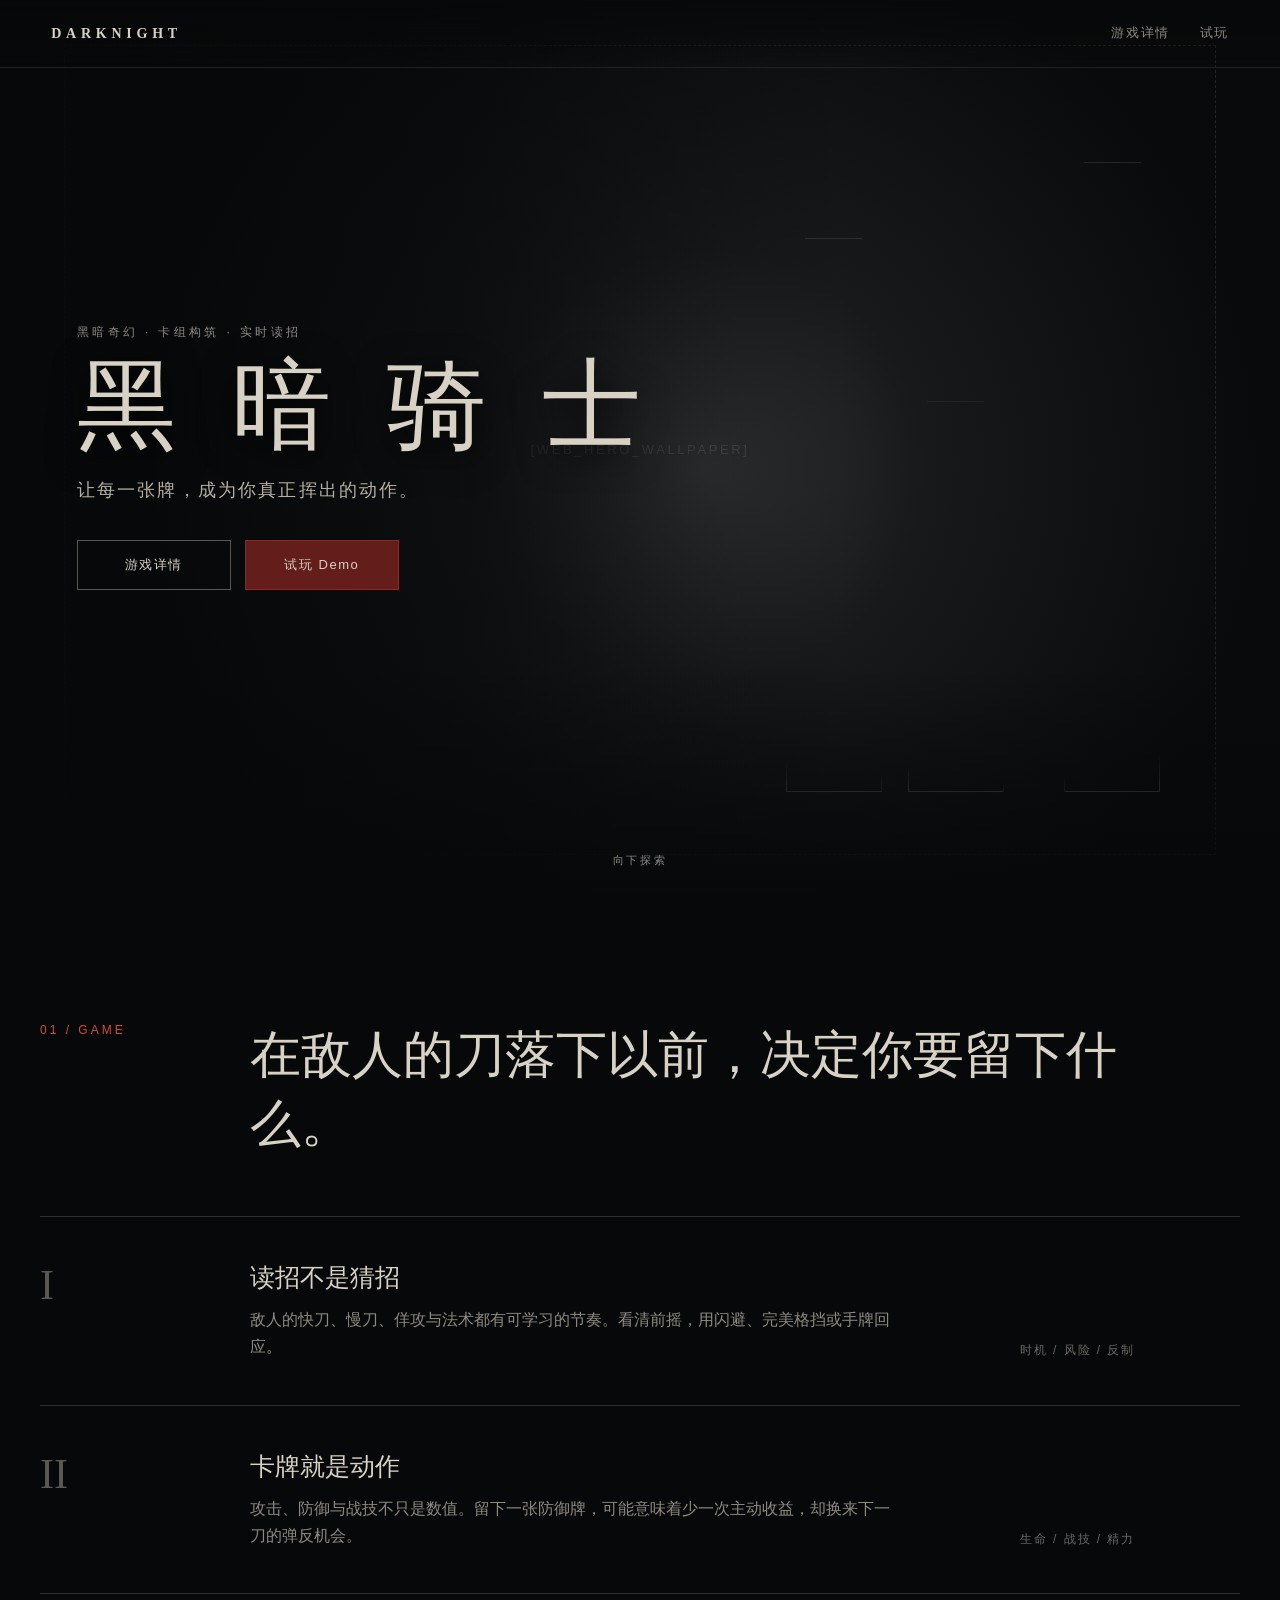
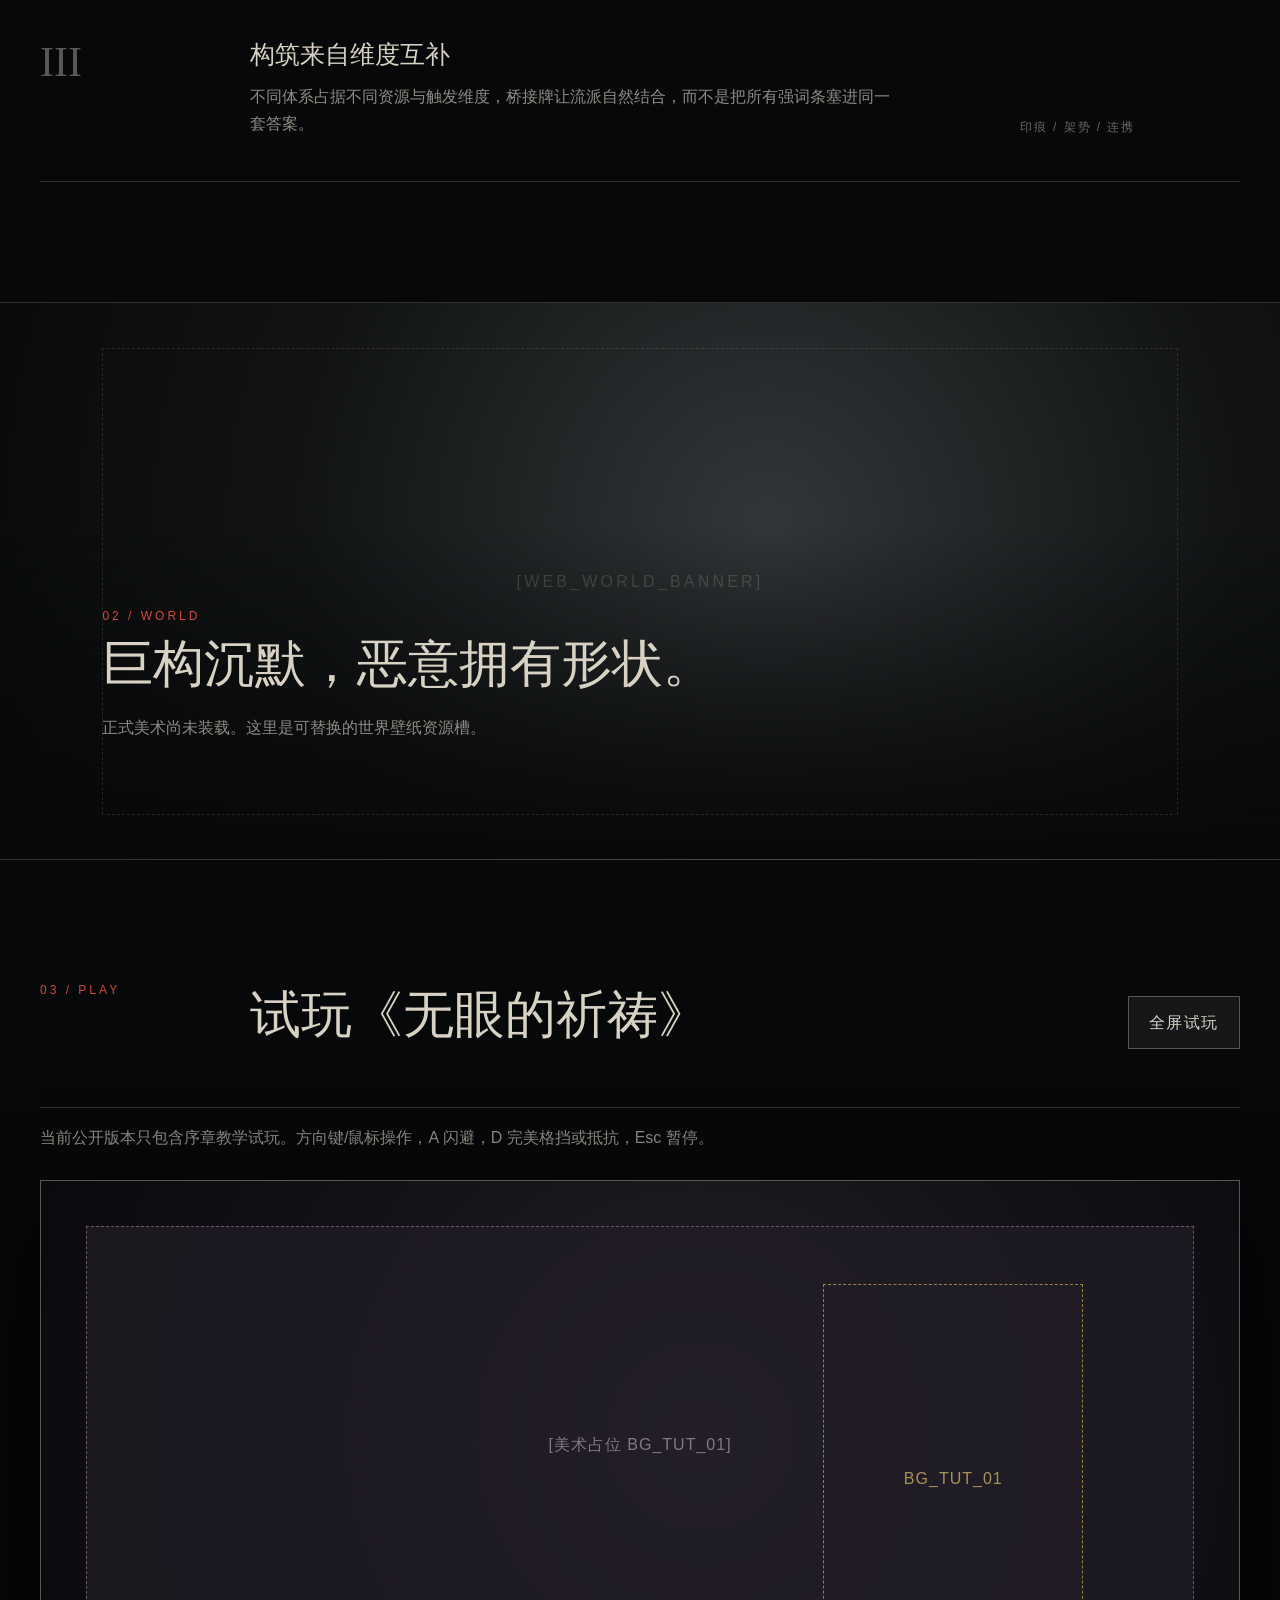
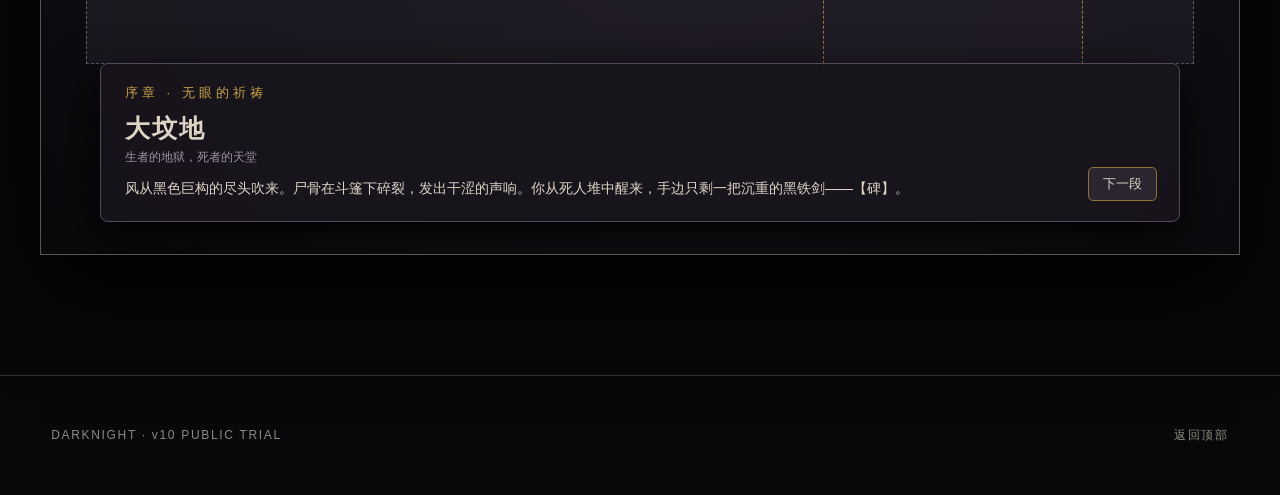
==== index.html @ 7cbcc962 "Publish DARKNIGHT v10 trial" ====
<!doctype html>
<html lang="zh-CN">
<head>
  <meta charset="utf-8">
  <meta name="viewport" content="width=device-width,initial-scale=1">
  <meta name="description" content="《黑暗骑士 DARKNIGHT》黑暗奇幻卡组构筑动作游戏试玩。">
  <link rel="icon" href="data:,">
  <title>黑暗骑士 DARKNIGHT</title>
  <link rel="stylesheet" href="site.css">
</head>
<body>
  <header class="site-header" aria-label="主导航">
    <a class="brand" href="#hero">DARKNIGHT</a>
    <nav><a href="#game-details">游戏详情</a><a href="#play-demo">试玩</a></nav>
  </header>

  <main>
    <section id="hero" class="hero" data-asset-key="[WEB_HERO_WALLPAPER]">
      <div class="hero-copy">
        <p class="eyebrow">黑暗奇幻 · 卡组构筑 · 实时读招</p>
        <h1>黑 暗 骑 士</h1>
        <p class="subtitle">让每一张牌，成为你真正挥出的动作。</p>
        <div class="hero-actions">
          <a class="button secondary" href="#game-details">游戏详情</a>
          <a class="button primary" href="#play-demo">试玩 Demo</a>
        </div>
      </div>
      <div class="hero-depth" aria-hidden="true"><span></span><span></span><span></span></div>
      <a class="scroll-cue" href="#game-details">向下探索</a>
    </section>

    <section id="game-details" class="details section-shell">
      <header class="section-heading">
        <span>01 / GAME</span>
        <h2>在敌人的刀落下以前，决定你要留下什么。</h2>
      </header>
      <article class="feature-row">
        <div class="feature-index">I</div>
        <div><h3>读招不是猜招</h3><p>敌人的快刀、慢刀、佯攻与法术都有可学习的节奏。看清前摇，用闪避、完美格挡或手牌回应。</p></div>
        <div class="feature-meta">时机 / 风险 / 反制</div>
      </article>
      <article class="feature-row">
        <div class="feature-index">II</div>
        <div><h3>卡牌就是动作</h3><p>攻击、防御与战技不只是数值。留下一张防御牌，可能意味着少一次主动收益，却换来下一刀的弹反机会。</p></div>
        <div class="feature-meta">生命 / 战技 / 精力</div>
      </article>
      <article class="feature-row">
        <div class="feature-index">III</div>
        <div><h3>构筑来自维度互补</h3><p>不同体系占据不同资源与触发维度，桥接牌让流派自然结合，而不是把所有强词条塞进同一套答案。</p></div>
        <div class="feature-meta">印痕 / 架势 / 连携</div>
      </article>
    </section>

    <section class="world-band" data-asset-key="[WEB_WORLD_BANNER]">
      <div><span>02 / WORLD</span><h2>巨构沉默，恶意拥有形状。</h2><p>正式美术尚未装载。这里是可替换的世界壁纸资源槽。</p></div>
    </section>

    <section id="play-demo" class="demo section-shell">
      <header class="section-heading demo-heading">
        <div><span>03 / PLAY</span><h2>试玩《无眼的祈祷》</h2></div>
        <button id="fullscreenDemo" type="button">全屏试玩</button>
      </header>
      <p class="demo-note">当前公开版本只包含序章教学试玩。方向键/鼠标操作，A 闪避，D 完美格挡或抵抗，Esc 暂停。</p>
      <div class="demo-frame-shell" id="demoShell">
        <div id="demoLoading">正在唤醒大坟地……</div>
        <iframe id="demoFrame" src="demo/tutorial.html" title="黑暗骑士公开试玩"
          sandbox="allow-scripts allow-same-origin" allow="fullscreen"></iframe>
      </div>
    </section>
  </main>

  <footer><span>DARKNIGHT · v10 PUBLIC TRIAL</span><a href="#hero">返回顶部</a></footer>
  <script src="site.js"></script>
</body>
</html>
---- site.css ----
:root{
  --void:#070809;--coal:#0d0f10;--iron:#171a1c;--bone:#d8d2c5;--bone-dim:#8e8a82;
  --ember:#a52d27;--ember-hot:#d34a3d;--line:rgba(216,210,197,.2);
  --serif:"Noto Serif SC","Source Han Serif SC",Georgia,serif;
  --ui:"Noto Sans SC","Microsoft YaHei UI",sans-serif;
}
*{box-sizing:border-box}html{scroll-behavior:smooth;background:var(--void)}
body{margin:0;color:var(--bone);background:var(--void);font-family:var(--ui);line-height:1.7}
a{color:inherit;text-decoration:none}button{font:inherit}
.site-header{position:fixed;z-index:20;top:0;left:0;right:0;height:68px;display:flex;align-items:center;justify-content:space-between;padding:0 4vw;border-bottom:1px solid rgba(216,210,197,.12);background:linear-gradient(#070809e8,#07080978,transparent)}
.brand{font:600 14px Georgia,serif;letter-spacing:.34em}.site-header nav{display:flex;gap:30px;color:var(--bone-dim);font-size:13px;letter-spacing:.12em}.site-header a:hover{color:var(--bone)}
.hero{position:relative;min-height:100vh;display:grid;align-items:center;padding:110px max(6vw,60px);overflow:hidden;background:radial-gradient(circle at 55% 52%,#303234 0,#17191a 26%,#090a0b 66%)}
.hero:before{content:attr(data-asset-key);position:absolute;inset:5%;display:grid;place-items:center;border:1px dashed rgba(216,210,197,.12);color:rgba(216,210,197,.17);font-size:13px;letter-spacing:.2em}
.hero:after{content:"";position:absolute;inset:0;background:linear-gradient(90deg,#070809ed 0,#0708099c 36%,transparent 66%),linear-gradient(0deg,#070809 0,transparent 26%)}
.hero-copy{position:relative;z-index:2;width:min(670px,60vw)}.eyebrow{color:var(--bone-dim);font-size:12px;letter-spacing:.28em}
.hero h1{margin:.15em 0;font:500 clamp(58px,7.7vw,132px)/1 var(--serif);letter-spacing:.16em;text-shadow:0 8px 35px #000}
.subtitle{max-width:520px;color:#b6b0a5;font:400 18px/1.8 var(--serif);letter-spacing:.12em}
.hero-actions{display:flex;gap:14px;margin-top:34px}.button{min-width:154px;padding:13px 24px;text-align:center;border:1px solid #5a5650;font-size:13px;letter-spacing:.12em}.button.primary{border-color:#8d2925;background:#631e1b}.button:hover{border-color:var(--bone);background:#252729}
.hero-depth{position:absolute;z-index:1;right:8vw;bottom:12vh;width:34vw;height:70vh;opacity:.2}.hero-depth span{position:absolute;bottom:0;width:22%;height:var(--h);border:1px solid var(--bone-dim);clip-path:polygon(20% 0,80% 0,100% 100%,0 100%)}.hero-depth span:nth-child(1){--h:88%;left:10%}.hero-depth span:nth-child(2){--h:62%;left:38%}.hero-depth span:nth-child(3){--h:100%;right:4%}
.scroll-cue{position:absolute;z-index:2;bottom:30px;left:50%;transform:translateX(-50%);color:var(--bone-dim);font-size:11px;letter-spacing:.24em}
.section-shell{width:min(1260px,calc(100vw - 80px));margin:0 auto;padding:120px 0}.section-heading{display:grid;grid-template-columns:170px 1fr;gap:40px;padding-bottom:58px;border-bottom:1px solid var(--line)}.section-heading span,.world-band span{color:var(--ember-hot);font-size:12px;letter-spacing:.25em}.section-heading h2,.world-band h2{max-width:870px;margin:0;font:500 clamp(32px,4vw,62px)/1.35 var(--serif)}
.feature-row{display:grid;grid-template-columns:170px 1fr 220px;gap:40px;padding:44px 0;border-bottom:1px solid var(--line)}.feature-index{font:42px var(--serif);color:#5a5853}.feature-row h3{margin:0 0 12px;font:500 25px var(--serif)}.feature-row p{max-width:650px;margin:0;color:var(--bone-dim)}.feature-meta{align-self:end;color:#696762;font-size:12px;letter-spacing:.16em}
.world-band{min-height:62vh;display:flex;align-items:end;padding:8vw;background:linear-gradient(0deg,#070809 0,transparent 60%),radial-gradient(circle at 60% 40%,#333638,#111314 56%,#08090a);border-block:1px solid var(--line);position:relative}.world-band:before{content:attr(data-asset-key);position:absolute;inset:8%;display:grid;place-items:center;border:1px dashed rgba(216,210,197,.13);color:rgba(216,210,197,.18);letter-spacing:.2em}.world-band>div{position:relative;z-index:1}.world-band p{color:var(--bone-dim)}
.demo-heading{grid-template-columns:1fr auto;align-items:end}.demo-heading>div{display:grid;grid-template-columns:170px 1fr;gap:40px}.demo-heading button,#fullscreenDemo{padding:12px 20px;border:1px solid #5a5650;background:#151718;color:var(--bone);letter-spacing:.1em;cursor:pointer}.demo-note{color:var(--bone-dim)}
.demo-frame-shell{position:relative;margin-top:28px;aspect-ratio:16/9;border:1px solid #5a5650;background:#030404;box-shadow:0 35px 90px #000;overflow:hidden}.demo-frame-shell iframe{width:100%;height:100%;border:0;display:block}.demo-frame-shell:fullscreen{width:100vw;height:100vh;aspect-ratio:auto}.demo-frame-shell:fullscreen iframe{height:100vh}#demoLoading{position:absolute;inset:0;display:grid;place-items:center;color:var(--bone-dim);letter-spacing:.16em;background:#070809}.loaded #demoLoading{display:none}
footer{min-height:120px;display:flex;align-items:center;justify-content:space-between;padding:0 4vw;border-top:1px solid var(--line);color:var(--bone-dim);font-size:12px;letter-spacing:.14em}
@media(max-width:800px){.site-header{padding:0 18px}.hero{padding:100px 24px}.hero-copy{width:100%}.hero h1{font-size:54px}.section-shell{width:calc(100vw - 36px);padding:80px 0}.section-heading,.feature-row,.demo-heading,.demo-heading>div{grid-template-columns:1fr}.feature-row{gap:15px}.feature-meta{align-self:auto}.hero-actions{flex-direction:column;width:200px}.demo-heading button{justify-self:start}}
@media(prefers-reduced-motion:reduce){html{scroll-behavior:auto}*{animation:none!important;transition:none!important}}
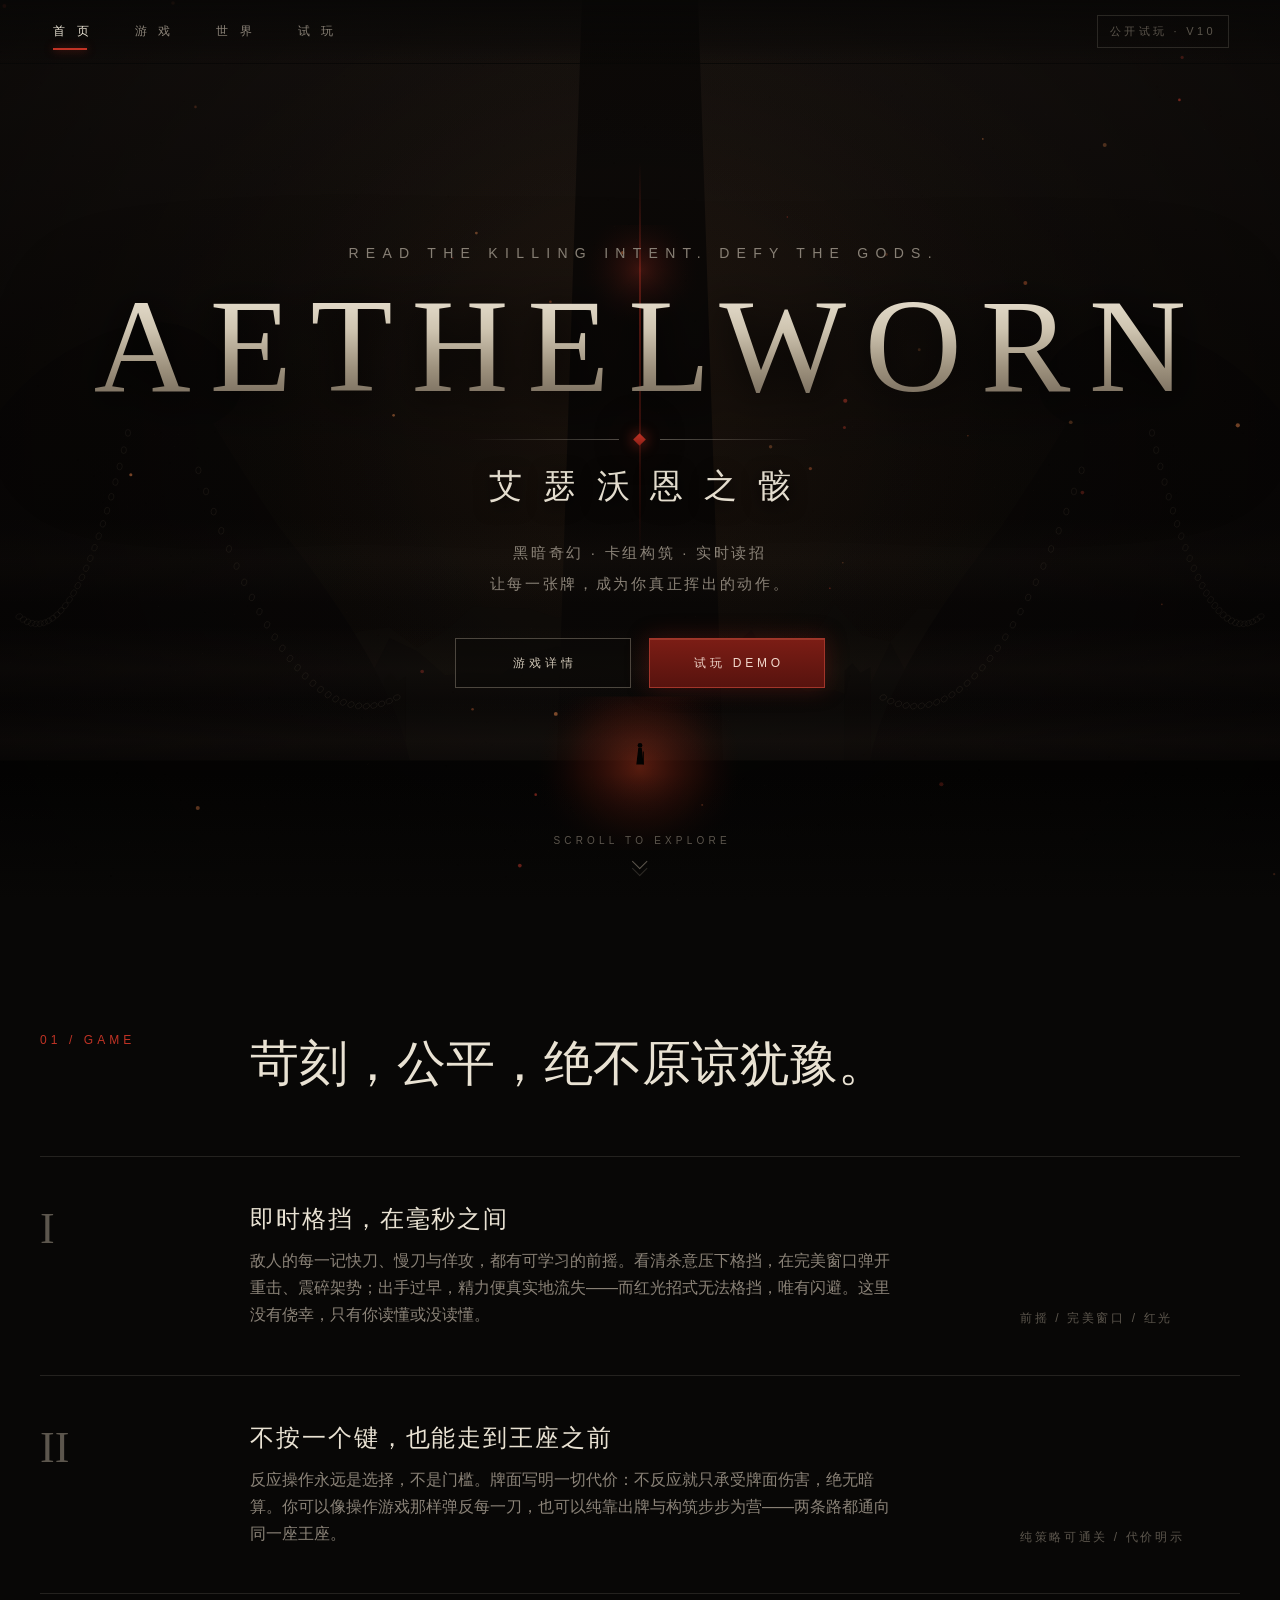
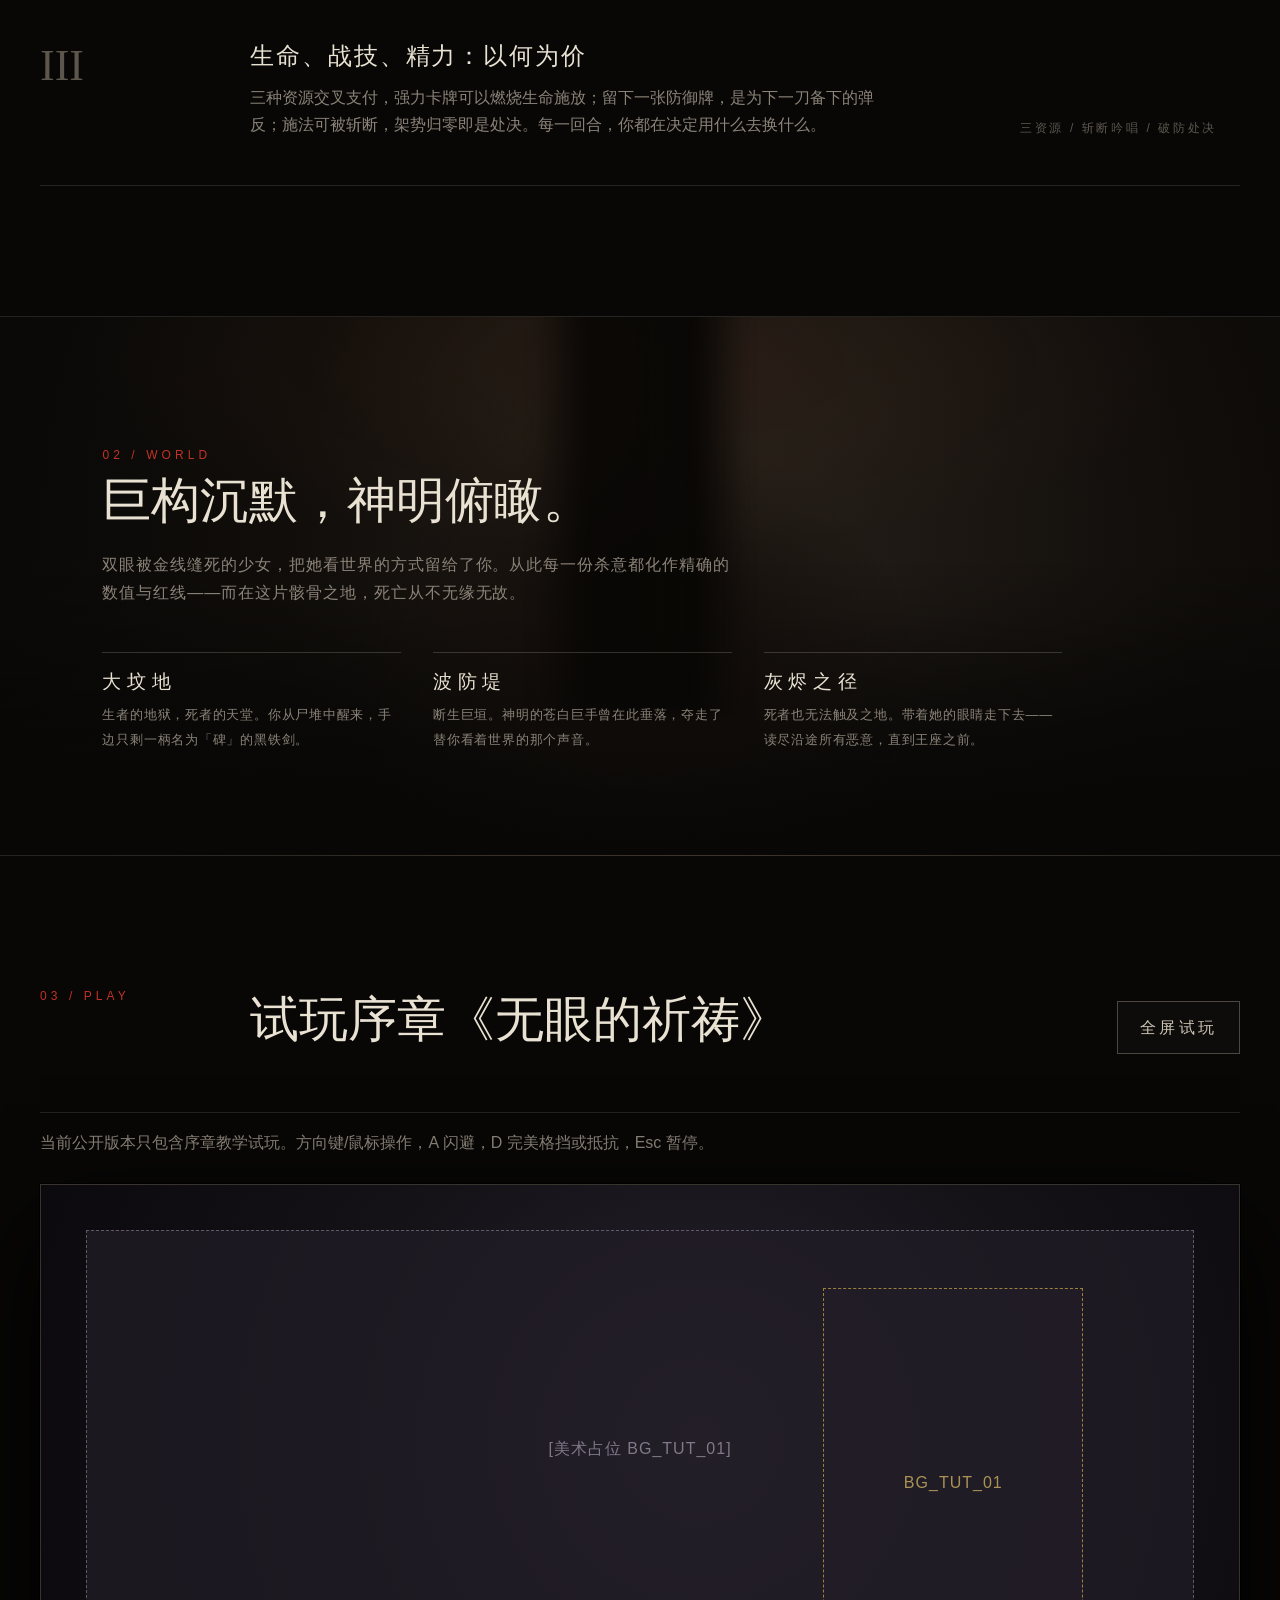
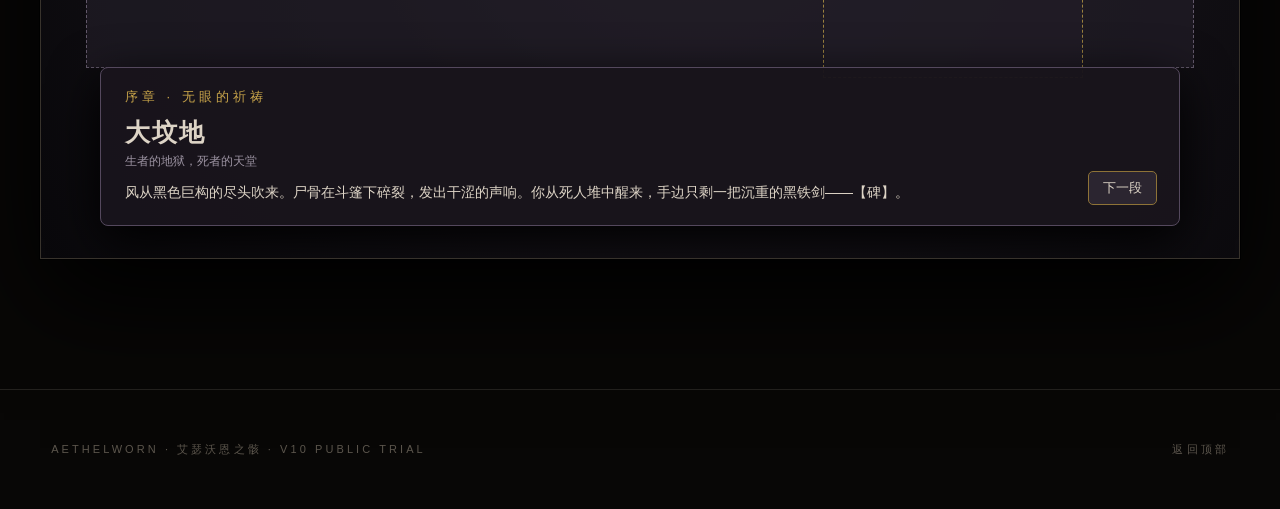
==== commit 538c5646: "v12 官网上线：正式定名艾瑟沃恩之骸 Aethelworn + 魂系视觉与文案改版 - 全站改名（标题/导航/主视觉/页脚/meta） - 巨构废墟雕文主题：Canvas 程序化主视觉（锁链巨像/黑" ====
--- a/index.html
+++ b/index.html
@@ -3,73 +3,90 @@
 <head>
   <meta charset="utf-8">
   <meta name="viewport" content="width=device-width,initial-scale=1">
-  <meta name="description" content="《黑暗骑士 DARKNIGHT》黑暗奇幻卡组构筑动作游戏试玩。">
+  <meta name="description" content="《艾瑟沃恩之骸 Aethelworn》黑暗奇幻卡组构筑动作游戏——读尽杀意，逆神而行。序章公开试玩中。">
   <link rel="icon" href="data:,">
-  <title>黑暗骑士 DARKNIGHT</title>
+  <title>艾瑟沃恩之骸 Aethelworn</title>
   <link rel="stylesheet" href="site.css">
 </head>
 <body>
   <header class="site-header" aria-label="主导航">
-    <a class="brand" href="#hero">DARKNIGHT</a>
-    <nav><a href="#game-details">游戏详情</a><a href="#play-demo">试玩</a></nav>
+    <nav class="primary-nav">
+      <a href="#hero" class="active">首 页</a>
+      <a href="#game-details">游 戏</a>
+      <a href="#world">世 界</a>
+      <a href="#play-demo">试 玩</a>
+    </nav>
+    <span class="trial-tag">公开试玩 · V10</span>
   </header>
 
   <main>
     <section id="hero" class="hero" data-asset-key="[WEB_HERO_WALLPAPER]">
+      <canvas id="heroScene" aria-hidden="true"></canvas>
+      <canvas id="heroEmbers" aria-hidden="true"></canvas>
       <div class="hero-copy">
-        <p class="eyebrow">黑暗奇幻 · 卡组构筑 · 实时读招</p>
-        <h1>黑 暗 骑 士</h1>
-        <p class="subtitle">让每一张牌，成为你真正挥出的动作。</p>
+        <p class="tagline">Read the Killing Intent. Defy the Gods.</p>
+        <h1 class="title-en">Aethelworn</h1>
+        <div class="rune-divider" aria-hidden="true"><span></span><i></i><span></span></div>
+        <p class="title-zh">艾瑟沃恩之骸</p>
+        <p class="subtitle">黑暗奇幻 · 卡组构筑 · 实时读招<br>让每一张牌，成为你真正挥出的动作。</p>
         <div class="hero-actions">
           <a class="button secondary" href="#game-details">游戏详情</a>
-          <a class="button primary" href="#play-demo">试玩 Demo</a>
+          <a class="button primary" href="#play-demo">试玩 DEMO</a>
         </div>
       </div>
-      <div class="hero-depth" aria-hidden="true"><span></span><span></span><span></span></div>
-      <a class="scroll-cue" href="#game-details">向下探索</a>
+      <a class="scroll-cue" href="#game-details">Scroll to Explore<span class="chevrons" aria-hidden="true"><i></i><i></i></span></a>
     </section>
 
-    <section id="game-details" class="details section-shell">
+    <section id="game-details" class="details section-shell reveal">
       <header class="section-heading">
         <span>01 / GAME</span>
-        <h2>在敌人的刀落下以前，决定你要留下什么。</h2>
+        <h2>苛刻，公平，绝不原谅犹豫。</h2>
       </header>
       <article class="feature-row">
         <div class="feature-index">I</div>
-        <div><h3>读招不是猜招</h3><p>敌人的快刀、慢刀、佯攻与法术都有可学习的节奏。看清前摇，用闪避、完美格挡或手牌回应。</p></div>
-        <div class="feature-meta">时机 / 风险 / 反制</div>
+        <div><h3>即时格挡，在毫秒之间</h3><p>敌人的每一记快刀、慢刀与佯攻，都有可学习的前摇。看清杀意压下格挡，在完美窗口弹开重击、震碎架势；出手过早，精力便真实地流失——而红光招式无法格挡，唯有闪避。这里没有侥幸，只有你读懂或没读懂。</p></div>
+        <div class="feature-meta">前摇 / 完美窗口 / 红光</div>
       </article>
       <article class="feature-row">
         <div class="feature-index">II</div>
-        <div><h3>卡牌就是动作</h3><p>攻击、防御与战技不只是数值。留下一张防御牌，可能意味着少一次主动收益，却换来下一刀的弹反机会。</p></div>
-        <div class="feature-meta">生命 / 战技 / 精力</div>
+        <div><h3>不按一个键，也能走到王座之前</h3><p>反应操作永远是选择，不是门槛。牌面写明一切代价：不反应就只承受牌面伤害，绝无暗算。你可以像操作游戏那样弹反每一刀，也可以纯靠出牌与构筑步步为营——两条路都通向同一座王座。</p></div>
+        <div class="feature-meta">纯策略可通关 / 代价明示</div>
       </article>
       <article class="feature-row">
         <div class="feature-index">III</div>
-        <div><h3>构筑来自维度互补</h3><p>不同体系占据不同资源与触发维度，桥接牌让流派自然结合，而不是把所有强词条塞进同一套答案。</p></div>
-        <div class="feature-meta">印痕 / 架势 / 连携</div>
+        <div><h3>生命、战技、精力：以何为价</h3><p>三种资源交叉支付，强力卡牌可以燃烧生命施放；留下一张防御牌，是为下一刀备下的弹反；施法可被斩断，架势归零即是处决。每一回合，你都在决定用什么去换什么。</p></div>
+        <div class="feature-meta">三资源 / 斩断吟唱 / 破防处决</div>
       </article>
     </section>
 
-    <section class="world-band" data-asset-key="[WEB_WORLD_BANNER]">
-      <div><span>02 / WORLD</span><h2>巨构沉默，恶意拥有形状。</h2><p>正式美术尚未装载。这里是可替换的世界壁纸资源槽。</p></div>
+    <section id="world" class="world-band reveal" data-asset-key="[WEB_WORLD_BANNER]">
+      <div>
+        <span>02 / WORLD</span>
+        <h2>巨构沉默，神明俯瞰。</h2>
+        <p>双眼被金线缝死的少女，把她看世界的方式留给了你。从此每一份杀意都化作精确的数值与红线——而在这片骸骨之地，死亡从不无缘无故。</p>
+        <div class="world-stones">
+          <article><h3>大坟地</h3><p>生者的地狱，死者的天堂。你从尸堆中醒来，手边只剩一柄名为「碑」的黑铁剑。</p></article>
+          <article><h3>波防堤</h3><p>断生巨垣。神明的苍白巨手曾在此垂落，夺走了替你看着世界的那个声音。</p></article>
+          <article><h3>灰烬之径</h3><p>死者也无法触及之地。带着她的眼睛走下去——读尽沿途所有恶意，直到王座之前。</p></article>
+        </div>
+      </div>
     </section>
 
-    <section id="play-demo" class="demo section-shell">
+    <section id="play-demo" class="demo section-shell reveal">
       <header class="section-heading demo-heading">
-        <div><span>03 / PLAY</span><h2>试玩《无眼的祈祷》</h2></div>
+        <div><span>03 / PLAY</span><h2>试玩序章《无眼的祈祷》</h2></div>
         <button id="fullscreenDemo" type="button">全屏试玩</button>
       </header>
       <p class="demo-note">当前公开版本只包含序章教学试玩。方向键/鼠标操作，A 闪避，D 完美格挡或抵抗，Esc 暂停。</p>
       <div class="demo-frame-shell" id="demoShell">
         <div id="demoLoading">正在唤醒大坟地……</div>
-        <iframe id="demoFrame" src="demo/tutorial.html" title="黑暗骑士公开试玩"
+        <iframe id="demoFrame" src="demo/tutorial.html" title="艾瑟沃恩之骸公开试玩"
           sandbox="allow-scripts allow-same-origin" allow="fullscreen"></iframe>
       </div>
     </section>
   </main>
 
-  <footer><span>DARKNIGHT · v10 PUBLIC TRIAL</span><a href="#hero">返回顶部</a></footer>
+  <footer><span>AETHELWORN · 艾瑟沃恩之骸 · V10 PUBLIC TRIAL</span><a href="#hero">返回顶部</a></footer>
   <script src="site.js"></script>
 </body>
 </html>
--- a/site.css
+++ b/site.css
@@ -1,28 +1,122 @@
+/* 艾瑟沃恩之骸 Aethelworn —— 石碑雕文暗黑主题
+   配色：焦黑褐地 / 石骨白雕文 / 血红点睛（参考巨构废墟关键图） */
 :root{
-  --void:#070809;--coal:#0d0f10;--iron:#171a1c;--bone:#d8d2c5;--bone-dim:#8e8a82;
-  --ember:#a52d27;--ember-hot:#d34a3d;--line:rgba(216,210,197,.2);
-  --serif:"Noto Serif SC","Source Han Serif SC",Georgia,serif;
+  --abyss:#080706;--coal:#0e0c0a;--iron:#1a1613;
+  --stone:#cdc4b4;--stone-bright:#e9e2d3;--dim:#8b8378;--faint:#5c564d;
+  --blood:#8e1f16;--blood-hot:#c03325;--ember:#b0512a;
+  --line:rgba(205,196,180,.14);
+  --serif:Georgia,"Times New Roman","Noto Serif SC","Source Han Serif SC","STSong","SimSun",serif;
   --ui:"Noto Sans SC","Microsoft YaHei UI",sans-serif;
 }
-*{box-sizing:border-box}html{scroll-behavior:smooth;background:var(--void)}
-body{margin:0;color:var(--bone);background:var(--void);font-family:var(--ui);line-height:1.7}
+*{box-sizing:border-box}
+html{scroll-behavior:smooth;background:var(--abyss)}
+body{margin:0;color:var(--stone);background:var(--abyss);font-family:var(--ui);line-height:1.7}
 a{color:inherit;text-decoration:none}button{font:inherit}
-.site-header{position:fixed;z-index:20;top:0;left:0;right:0;height:68px;display:flex;align-items:center;justify-content:space-between;padding:0 4vw;border-bottom:1px solid rgba(216,210,197,.12);background:linear-gradient(#070809e8,#07080978,transparent)}
-.brand{font:600 14px Georgia,serif;letter-spacing:.34em}.site-header nav{display:flex;gap:30px;color:var(--bone-dim);font-size:13px;letter-spacing:.12em}.site-header a:hover{color:var(--bone)}
-.hero{position:relative;min-height:100vh;display:grid;align-items:center;padding:110px max(6vw,60px);overflow:hidden;background:radial-gradient(circle at 55% 52%,#303234 0,#17191a 26%,#090a0b 66%)}
-.hero:before{content:attr(data-asset-key);position:absolute;inset:5%;display:grid;place-items:center;border:1px dashed rgba(216,210,197,.12);color:rgba(216,210,197,.17);font-size:13px;letter-spacing:.2em}
-.hero:after{content:"";position:absolute;inset:0;background:linear-gradient(90deg,#070809ed 0,#0708099c 36%,transparent 66%),linear-gradient(0deg,#070809 0,transparent 26%)}
-.hero-copy{position:relative;z-index:2;width:min(670px,60vw)}.eyebrow{color:var(--bone-dim);font-size:12px;letter-spacing:.28em}
-.hero h1{margin:.15em 0;font:500 clamp(58px,7.7vw,132px)/1 var(--serif);letter-spacing:.16em;text-shadow:0 8px 35px #000}
-.subtitle{max-width:520px;color:#b6b0a5;font:400 18px/1.8 var(--serif);letter-spacing:.12em}
-.hero-actions{display:flex;gap:14px;margin-top:34px}.button{min-width:154px;padding:13px 24px;text-align:center;border:1px solid #5a5650;font-size:13px;letter-spacing:.12em}.button.primary{border-color:#8d2925;background:#631e1b}.button:hover{border-color:var(--bone);background:#252729}
-.hero-depth{position:absolute;z-index:1;right:8vw;bottom:12vh;width:34vw;height:70vh;opacity:.2}.hero-depth span{position:absolute;bottom:0;width:22%;height:var(--h);border:1px solid var(--bone-dim);clip-path:polygon(20% 0,80% 0,100% 100%,0 100%)}.hero-depth span:nth-child(1){--h:88%;left:10%}.hero-depth span:nth-child(2){--h:62%;left:38%}.hero-depth span:nth-child(3){--h:100%;right:4%}
-.scroll-cue{position:absolute;z-index:2;bottom:30px;left:50%;transform:translateX(-50%);color:var(--bone-dim);font-size:11px;letter-spacing:.24em}
-.section-shell{width:min(1260px,calc(100vw - 80px));margin:0 auto;padding:120px 0}.section-heading{display:grid;grid-template-columns:170px 1fr;gap:40px;padding-bottom:58px;border-bottom:1px solid var(--line)}.section-heading span,.world-band span{color:var(--ember-hot);font-size:12px;letter-spacing:.25em}.section-heading h2,.world-band h2{max-width:870px;margin:0;font:500 clamp(32px,4vw,62px)/1.35 var(--serif)}
-.feature-row{display:grid;grid-template-columns:170px 1fr 220px;gap:40px;padding:44px 0;border-bottom:1px solid var(--line)}.feature-index{font:42px var(--serif);color:#5a5853}.feature-row h3{margin:0 0 12px;font:500 25px var(--serif)}.feature-row p{max-width:650px;margin:0;color:var(--bone-dim)}.feature-meta{align-self:end;color:#696762;font-size:12px;letter-spacing:.16em}
-.world-band{min-height:62vh;display:flex;align-items:end;padding:8vw;background:linear-gradient(0deg,#070809 0,transparent 60%),radial-gradient(circle at 60% 40%,#333638,#111314 56%,#08090a);border-block:1px solid var(--line);position:relative}.world-band:before{content:attr(data-asset-key);position:absolute;inset:8%;display:grid;place-items:center;border:1px dashed rgba(216,210,197,.13);color:rgba(216,210,197,.18);letter-spacing:.2em}.world-band>div{position:relative;z-index:1}.world-band p{color:var(--bone-dim)}
-.demo-heading{grid-template-columns:1fr auto;align-items:end}.demo-heading>div{display:grid;grid-template-columns:170px 1fr;gap:40px}.demo-heading button,#fullscreenDemo{padding:12px 20px;border:1px solid #5a5650;background:#151718;color:var(--bone);letter-spacing:.1em;cursor:pointer}.demo-note{color:var(--bone-dim)}
-.demo-frame-shell{position:relative;margin-top:28px;aspect-ratio:16/9;border:1px solid #5a5650;background:#030404;box-shadow:0 35px 90px #000;overflow:hidden}.demo-frame-shell iframe{width:100%;height:100%;border:0;display:block}.demo-frame-shell:fullscreen{width:100vw;height:100vh;aspect-ratio:auto}.demo-frame-shell:fullscreen iframe{height:100vh}#demoLoading{position:absolute;inset:0;display:grid;place-items:center;color:var(--bone-dim);letter-spacing:.16em;background:#070809}.loaded #demoLoading{display:none}
-footer{min-height:120px;display:flex;align-items:center;justify-content:space-between;padding:0 4vw;border-top:1px solid var(--line);color:var(--bone-dim);font-size:12px;letter-spacing:.14em}
-@media(max-width:800px){.site-header{padding:0 18px}.hero{padding:100px 24px}.hero-copy{width:100%}.hero h1{font-size:54px}.section-shell{width:calc(100vw - 36px);padding:80px 0}.section-heading,.feature-row,.demo-heading,.demo-heading>div{grid-template-columns:1fr}.feature-row{gap:15px}.feature-meta{align-self:auto}.hero-actions{flex-direction:column;width:200px}.demo-heading button{justify-self:start}}
-@media(prefers-reduced-motion:reduce){html{scroll-behavior:auto}*{animation:none!important;transition:none!important}}
+::selection{background:#5c1810;color:var(--stone-bright)}
+
+/* ---- 顶栏：细字距导航 + 活动项血红下划线 ---- */
+.site-header{position:fixed;z-index:20;top:0;left:0;right:0;height:64px;display:flex;align-items:center;justify-content:space-between;padding:0 4vw;background:linear-gradient(rgba(8,7,6,.88),rgba(8,7,6,.42) 70%,transparent);transition:background .3s,border-color .3s;border-bottom:1px solid transparent}
+.site-header.scrolled{background:rgba(8,7,6,.94);border-bottom-color:var(--line)}
+.primary-nav{display:flex;gap:38px;font-size:12px;letter-spacing:.34em;color:var(--dim)}
+.primary-nav a{position:relative;padding:6px 2px;transition:color .2s}
+.primary-nav a:hover{color:var(--stone-bright)}
+.primary-nav a.active{color:var(--stone-bright)}
+.primary-nav a.active::after{content:"";position:absolute;left:2px;right:8px;bottom:-2px;height:2px;background:var(--blood-hot);box-shadow:0 0 8px rgba(192,51,37,.7)}
+.trial-tag{color:var(--faint);font-size:11px;letter-spacing:.3em;border:1px solid rgba(205,196,180,.16);padding:6px 12px}
+
+/* ---- 主视觉：Canvas 场景 + 居中雕文标题 ---- */
+.hero{position:relative;min-height:100vh;display:flex;flex-direction:column;align-items:center;justify-content:center;text-align:center;padding:120px 24px 90px;overflow:hidden;background:var(--abyss)}
+#heroScene,#heroEmbers{position:absolute;inset:0;width:100%;height:100%;display:block}
+#heroEmbers{mix-blend-mode:screen}
+.hero-copy{position:relative;z-index:2;display:flex;flex-direction:column;align-items:center}
+.tagline{margin:0 0 10px;color:var(--dim);font-size:clamp(11px,1.1vw,14px);letter-spacing:.52em;text-transform:uppercase;text-indent:.52em}
+.title-en{margin:0;font-family:var(--serif);font-weight:500;font-size:clamp(58px,10.5vw,168px);line-height:1.04;letter-spacing:.14em;text-transform:uppercase;text-indent:.14em;text-wrap:balance;
+  background:linear-gradient(180deg,#efe8d9 4%,#cfc5b1 38%,#9d917d 66%,#6c6153 96%);
+  -webkit-background-clip:text;background-clip:text;color:transparent;
+  filter:drop-shadow(0 6px 18px rgba(0,0,0,.85)) drop-shadow(0 22px 55px rgba(0,0,0,.6))}
+.rune-divider{display:flex;align-items:center;gap:16px;margin:20px 0 14px}
+.rune-divider span{width:min(150px,18vw);height:1px;background:linear-gradient(90deg,transparent,rgba(205,196,180,.4));display:block}
+.rune-divider span:last-child{transform:scaleX(-1)}
+.rune-divider i{width:9px;height:9px;background:linear-gradient(135deg,var(--blood-hot),var(--blood));transform:rotate(45deg);box-shadow:0 0 14px rgba(192,51,37,.85),0 0 40px rgba(142,31,22,.5)}
+.title-zh{margin:0;font-family:var(--serif);font-size:clamp(21px,2.6vw,34px);letter-spacing:.62em;text-indent:.62em;color:var(--stone-bright);text-shadow:0 4px 18px #000}
+.subtitle{margin:22px 0 0;color:var(--dim);font-size:clamp(13px,1.2vw,15px);letter-spacing:.18em;line-height:2.1}
+.hero-actions{display:flex;gap:18px;margin-top:38px}
+.button{min-width:176px;padding:14px 26px;text-align:center;font-size:12px;letter-spacing:.32em;text-indent:.32em;text-transform:uppercase;color:var(--stone);transition:border-color .2s,background .2s,box-shadow .2s,color .2s}
+.button.secondary{border:1px solid #4c463e;background:rgba(10,9,8,.62)}
+.button.secondary:hover{border-color:var(--stone);color:var(--stone-bright);background:rgba(26,22,19,.85)}
+.button.primary{border:1px solid #a2352a;background:linear-gradient(180deg,#7c1d15,#57130e);color:#f2d9cd;box-shadow:inset 0 1px 0 rgba(255,140,110,.22),0 0 22px rgba(142,31,22,.35)}
+.button.primary:hover{background:linear-gradient(180deg,#96261b,#6b1811);box-shadow:inset 0 1px 0 rgba(255,140,110,.3),0 0 34px rgba(192,51,37,.5)}
+.scroll-cue{position:absolute;z-index:2;bottom:26px;left:50%;transform:translateX(-50%);display:flex;flex-direction:column;align-items:center;gap:7px;color:var(--faint);font-size:10px;letter-spacing:.42em;text-indent:.42em;text-transform:uppercase}
+.scroll-cue:hover{color:var(--dim)}
+.chevrons{display:flex;flex-direction:column;gap:3px;animation:cueBob 2.2s ease-in-out infinite}
+.chevrons i{width:11px;height:11px;border-right:1px solid currentColor;border-bottom:1px solid currentColor;transform:rotate(45deg)}
+.chevrons i:last-child{opacity:.45;margin-top:-7px}
+@keyframes cueBob{0%,100%{transform:translateY(0)}50%{transform:translateY(6px)}}
+
+/* ---- 章节骨架 ---- */
+.section-shell{width:min(1260px,calc(100vw - 80px));margin:0 auto;padding:130px 0}
+.section-heading{display:grid;grid-template-columns:170px 1fr;gap:40px;padding-bottom:58px;border-bottom:1px solid var(--line)}
+.section-heading span,.world-band span{color:var(--blood-hot);font-size:12px;letter-spacing:.34em}
+.section-heading h2,.world-band h2{max-width:870px;margin:0;font:500 clamp(30px,3.8vw,58px)/1.4 var(--serif);color:var(--stone-bright);text-wrap:balance}
+.feature-row{display:grid;grid-template-columns:170px 1fr 220px;gap:40px;padding:46px 0;border-bottom:1px solid var(--line)}
+.feature-index{font:44px var(--serif);color:var(--faint)}
+.feature-row h3{margin:0 0 12px;font:500 24px var(--serif);color:var(--stone-bright);letter-spacing:.08em}
+.feature-row p{max-width:640px;margin:0;color:var(--dim)}
+.feature-meta{align-self:end;color:var(--faint);font-size:12px;letter-spacing:.22em}
+
+/* ---- 世界带：雾中巨构横幅 ---- */
+.world-band{position:relative;min-height:60vh;display:flex;align-items:flex-end;padding:8vw;border-block:1px solid var(--line);overflow:hidden;
+  background:
+    radial-gradient(ellipse 62% 50% at 50% 8%,rgba(150,80,45,.10),transparent 70%),
+    radial-gradient(ellipse 30% 62% at 50% 66%,rgba(20,15,11,.92) 30%,transparent 72%),
+    linear-gradient(0deg,var(--abyss) 0,transparent 55%),
+    radial-gradient(circle at 58% 42%,#251f19,#100d0a 58%,#090807)}
+.world-band::before{content:"";position:absolute;left:50%;top:-12%;width:17%;height:86%;transform:translateX(-50%);filter:blur(6px);background:linear-gradient(90deg,transparent,rgba(9,7,5,.9) 24%,rgba(9,7,5,.95) 76%,transparent)}
+.world-band::after{content:"";position:absolute;inset:0;background:linear-gradient(180deg,transparent 55%,rgba(8,7,6,.9));pointer-events:none}
+.world-band>div{position:relative;z-index:1;max-width:960px}
+.world-band p{color:var(--dim);letter-spacing:.06em;max-width:640px}
+.world-stones{display:grid;grid-template-columns:repeat(3,1fr);gap:32px;margin-top:46px}
+.world-stones article{border-top:1px solid rgba(205,196,180,.22);padding-top:16px}
+.world-stones h3{margin:0 0 8px;font:500 19px var(--serif);color:var(--stone-bright);letter-spacing:.3em}
+.world-stones p{margin:0;font-size:13px;line-height:1.9;color:var(--dim)}
+
+/* ---- 试玩区 ---- */
+.demo-heading{grid-template-columns:1fr auto;align-items:end}
+.demo-heading>div{display:grid;grid-template-columns:170px 1fr;gap:40px}
+#fullscreenDemo{padding:12px 22px;border:1px solid #4c463e;background:var(--coal);color:var(--stone);letter-spacing:.2em;cursor:pointer;transition:border-color .2s,background .2s}
+#fullscreenDemo:hover{border-color:var(--stone);background:var(--iron)}
+.demo-note{color:var(--dim)}
+.demo-frame-shell{position:relative;margin-top:28px;aspect-ratio:16/9;border:1px solid #38332c;background:#040303;box-shadow:0 0 0 1px rgba(0,0,0,.9),0 40px 100px #000;overflow:hidden}
+.demo-frame-shell iframe{width:100%;height:100%;border:0;display:block}
+.demo-frame-shell:fullscreen{width:100vw;height:100vh;aspect-ratio:auto}
+.demo-frame-shell:fullscreen iframe{height:100vh}
+#demoLoading{position:absolute;inset:0;display:grid;place-items:center;color:var(--dim);letter-spacing:.24em;background:var(--abyss)}
+.loaded #demoLoading{display:none}
+
+footer{min-height:120px;display:flex;align-items:center;justify-content:space-between;padding:0 4vw;border-top:1px solid var(--line);color:var(--faint);font-size:11px;letter-spacing:.28em}
+footer a:hover{color:var(--dim)}
+
+/* ---- 滚动浮现 ---- */
+.reveal{opacity:0;transform:translateY(26px);transition:opacity .8s ease,transform .8s ease}
+.reveal.in{opacity:1;transform:none}
+
+/* ---- 键盘焦点 ---- */
+a:focus-visible,button:focus-visible{outline:2px solid var(--blood-hot);outline-offset:3px}
+
+@media(max-width:800px){
+  .site-header{padding:0 16px}.primary-nav{gap:20px;letter-spacing:.2em}.trial-tag{display:none}
+  .hero{padding:110px 18px 80px}
+  .title-en{font-size:clamp(44px,13vw,72px)}
+  .title-zh{letter-spacing:.4em;text-indent:.4em}
+  .hero-actions{flex-direction:column;width:220px}
+  .section-shell{width:calc(100vw - 36px);padding:84px 0}
+  .section-heading,.feature-row,.demo-heading,.demo-heading>div{grid-template-columns:1fr}
+  .feature-row{gap:15px}.feature-meta{align-self:auto}
+  .world-stones{grid-template-columns:1fr;gap:22px}
+  .demo-heading button{justify-self:start}
+}
+@media(prefers-reduced-motion:reduce){
+  html{scroll-behavior:auto}
+  *{animation:none!important;transition:none!important}
+  .reveal{opacity:1;transform:none}
+}
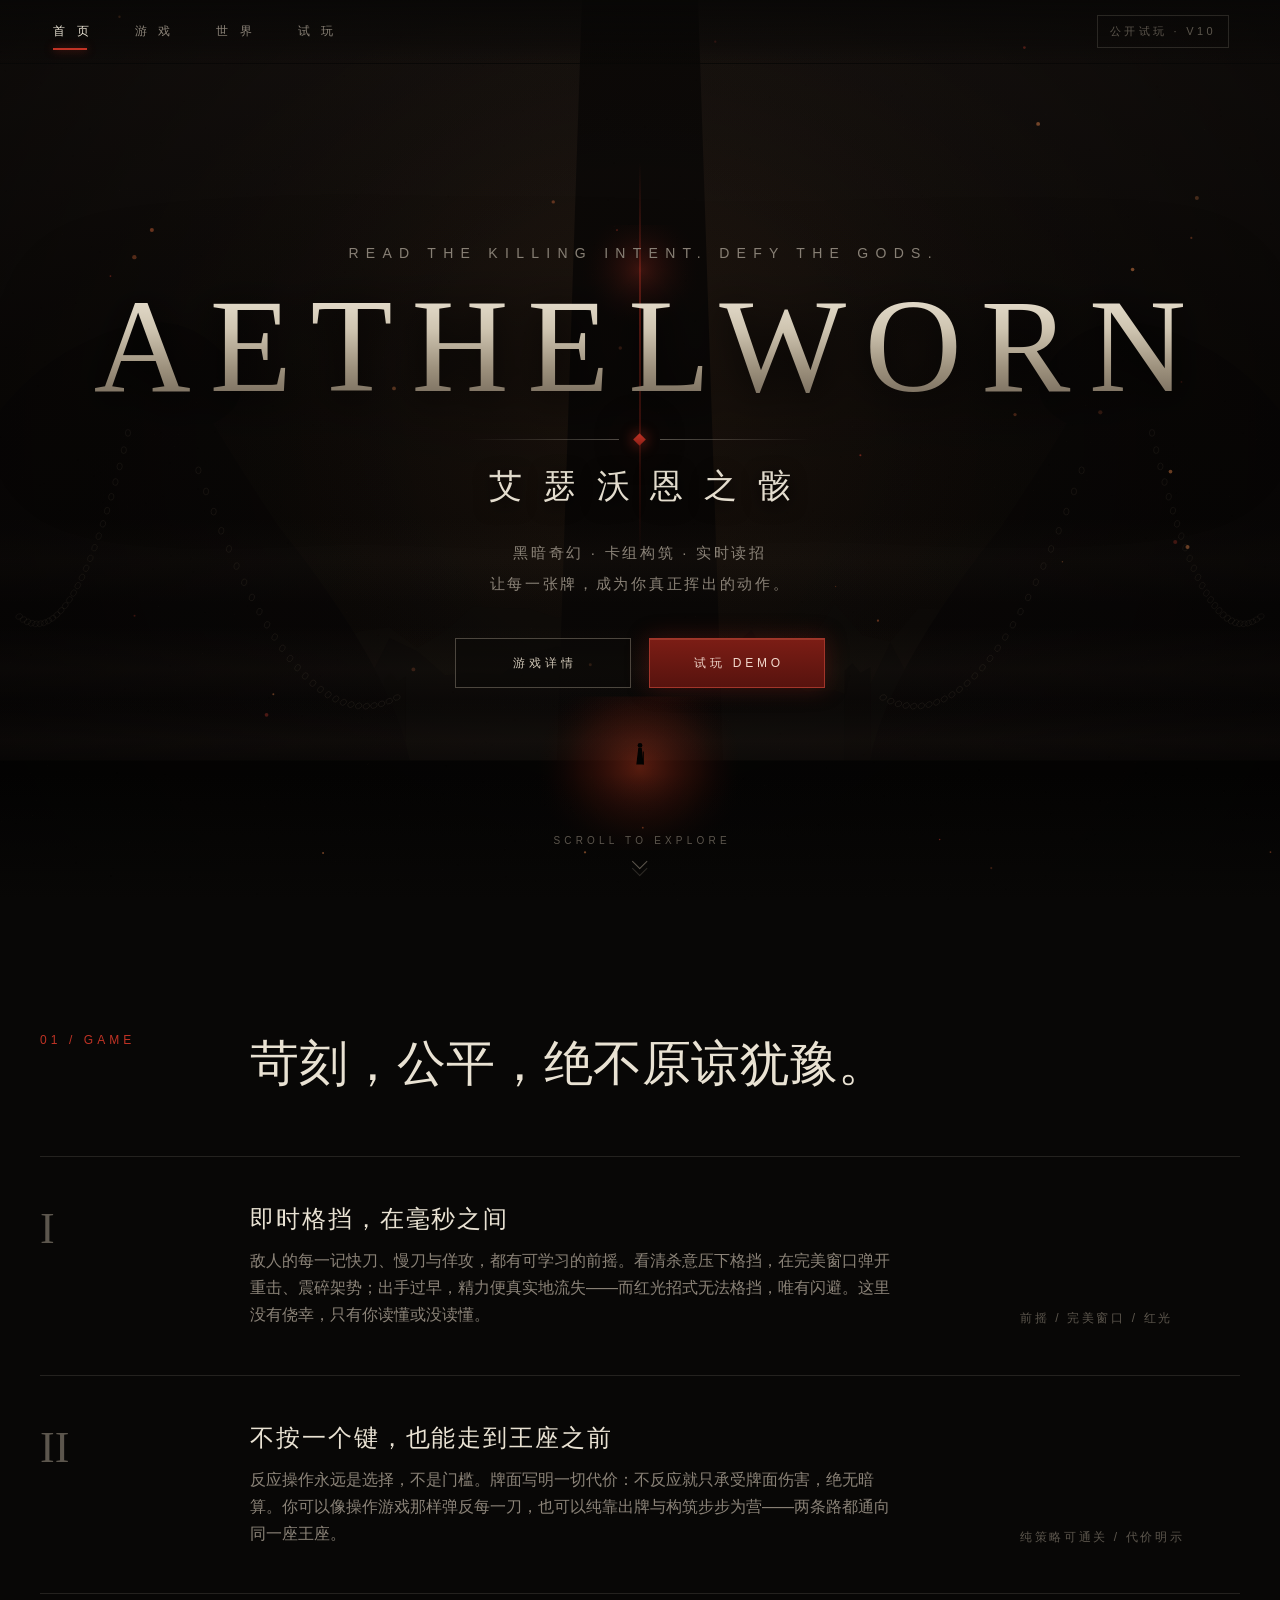
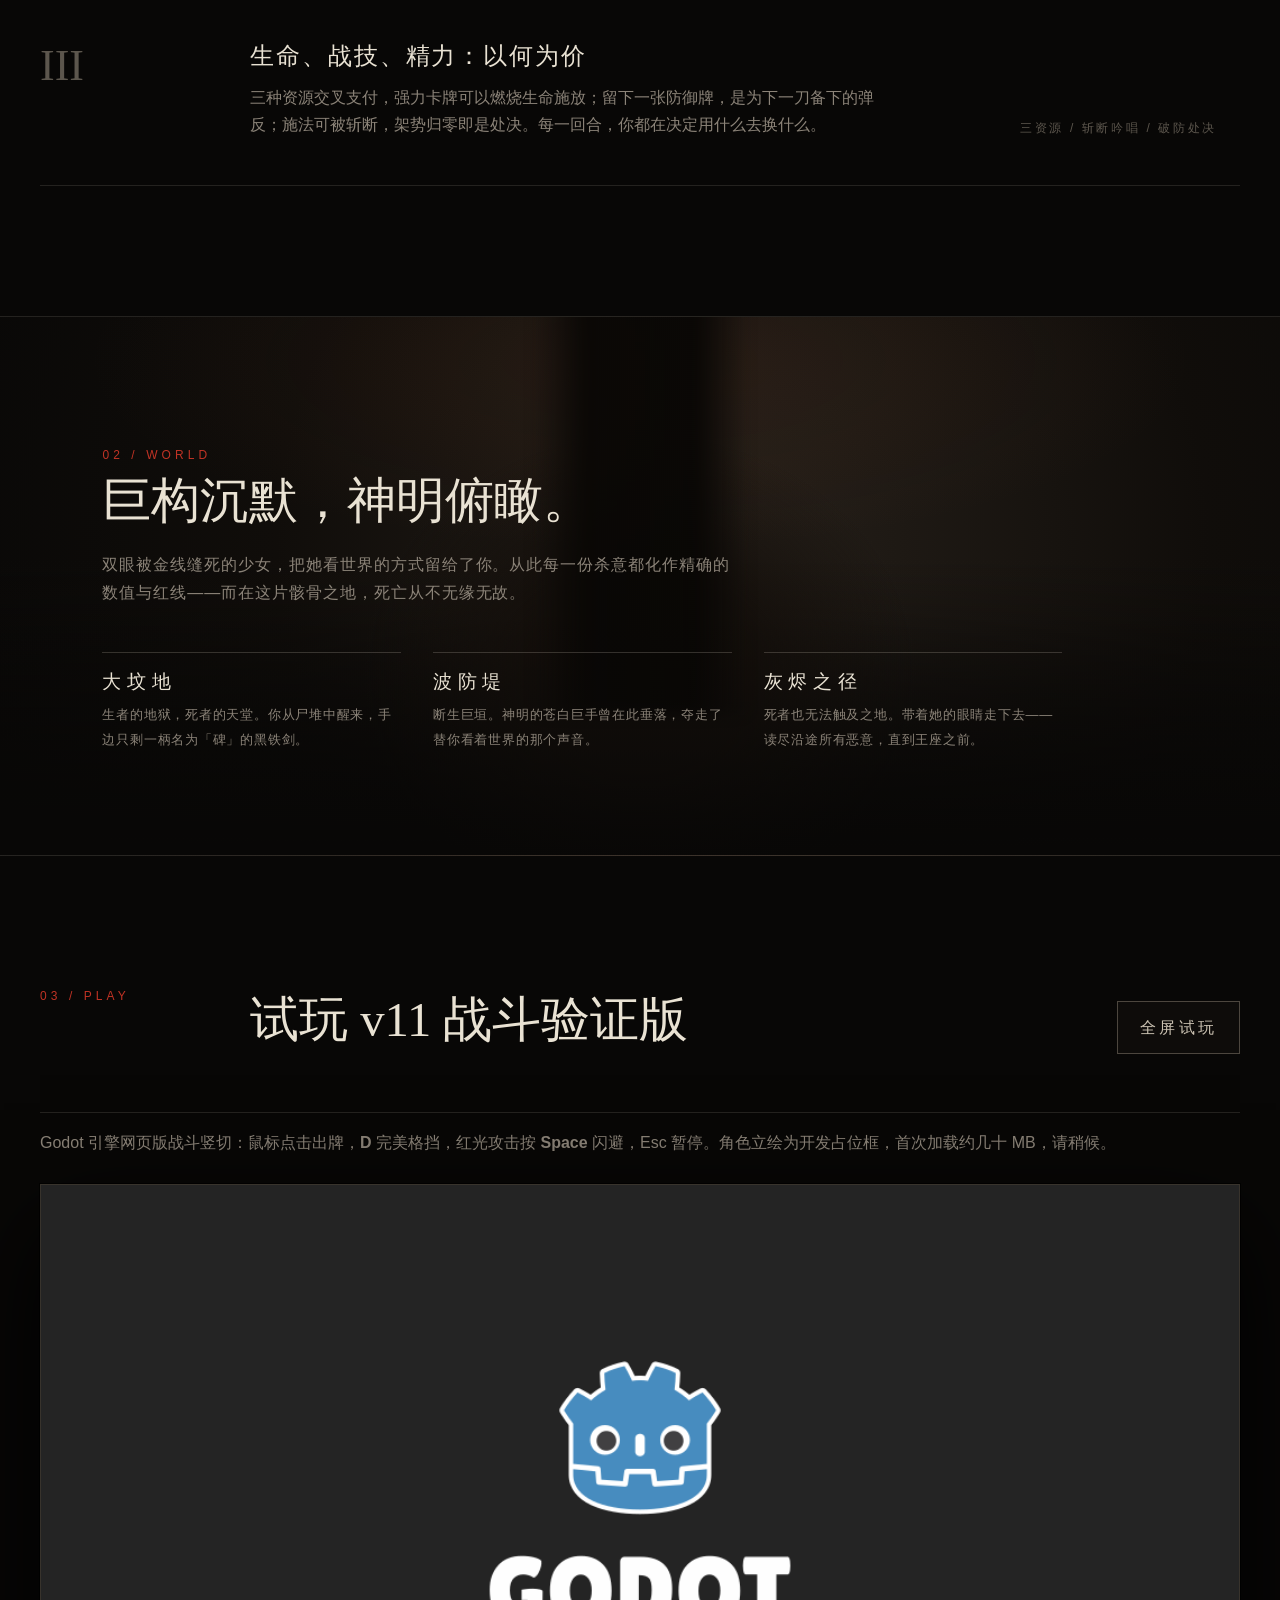
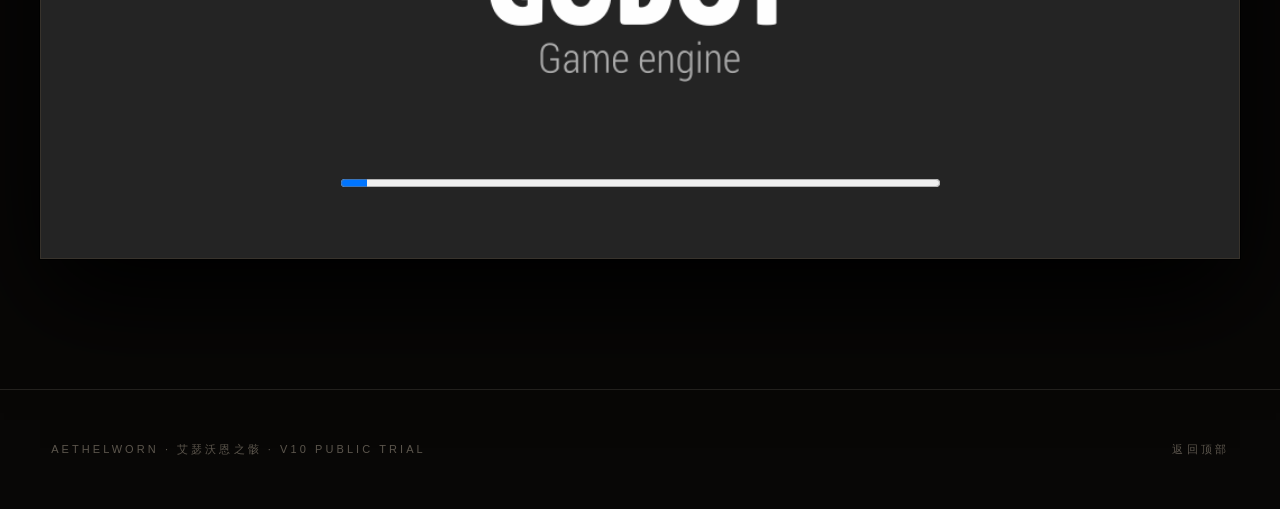
==== commit a70f421c: "试玩区替换为 Godot v11 战斗验证版（网页版） - demo/godot/：Godot 4.6.3 Web 导出（nothreads 变体，兼容 GitHub Pages   无自定义响应头的" ====
--- a/index.html
+++ b/index.html
@@ -74,13 +74,13 @@
 
     <section id="play-demo" class="demo section-shell reveal">
       <header class="section-heading demo-heading">
-        <div><span>03 / PLAY</span><h2>试玩序章《无眼的祈祷》</h2></div>
+        <div><span>03 / PLAY</span><h2>试玩 v11 战斗验证版</h2></div>
         <button id="fullscreenDemo" type="button">全屏试玩</button>
       </header>
-      <p class="demo-note">当前公开版本只包含序章教学试玩。方向键/鼠标操作，A 闪避，D 完美格挡或抵抗，Esc 暂停。</p>
+      <p class="demo-note">Godot 引擎网页版战斗竖切：鼠标点击出牌，<b>D</b> 完美格挡，红光攻击按 <b>Space</b> 闪避，Esc 暂停。角色立绘为开发占位框，首次加载约几十 MB，请稍候。</p>
       <div class="demo-frame-shell" id="demoShell">
-        <div id="demoLoading">正在唤醒大坟地……</div>
-        <iframe id="demoFrame" src="demo/tutorial.html" title="艾瑟沃恩之骸公开试玩"
+        <div id="demoLoading">正在铸造骸骨之地……（首次加载较慢）</div>
+        <iframe id="demoFrame" src="demo/godot/index.html" title="艾瑟沃恩之骸公开试玩"
           sandbox="allow-scripts allow-same-origin" allow="fullscreen"></iframe>
       </div>
     </section>
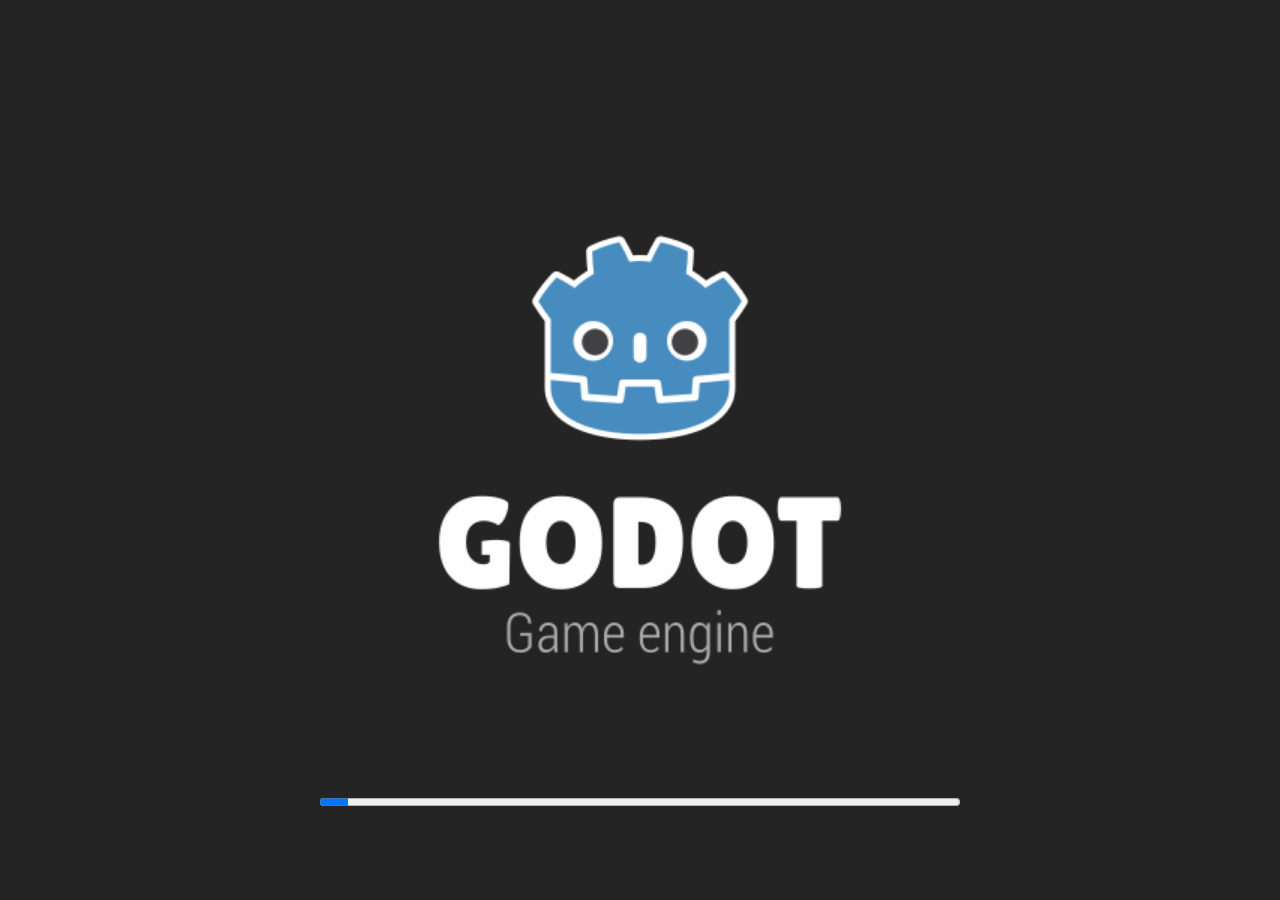
==== commit e8813f14: "deploy: DARKNIGHT Godot 12.0.0-dev (e298755)" ====
--- a/index.html
+++ b/index.html
@@ -1,92 +1,220 @@
-<!doctype html>
-<html lang="zh-CN">
-<head>
-  <meta charset="utf-8">
-  <meta name="viewport" content="width=device-width,initial-scale=1">
-  <meta name="description" content="《艾瑟沃恩之骸 Aethelworn》黑暗奇幻卡组构筑动作游戏——读尽杀意，逆神而行。序章公开试玩中。">
-  <link rel="icon" href="data:,">
-  <title>艾瑟沃恩之骸 Aethelworn</title>
-  <link rel="stylesheet" href="site.css">
-</head>
-<body>
-  <header class="site-header" aria-label="主导航">
-    <nav class="primary-nav">
-      <a href="#hero" class="active">首 页</a>
-      <a href="#game-details">游 戏</a>
-      <a href="#world">世 界</a>
-      <a href="#play-demo">试 玩</a>
-    </nav>
-    <span class="trial-tag">公开试玩 · V10</span>
-  </header>
-
-  <main>
-    <section id="hero" class="hero" data-asset-key="[WEB_HERO_WALLPAPER]">
-      <canvas id="heroScene" aria-hidden="true"></canvas>
-      <canvas id="heroEmbers" aria-hidden="true"></canvas>
-      <div class="hero-copy">
-        <p class="tagline">Read the Killing Intent. Defy the Gods.</p>
-        <h1 class="title-en">Aethelworn</h1>
-        <div class="rune-divider" aria-hidden="true"><span></span><i></i><span></span></div>
-        <p class="title-zh">艾瑟沃恩之骸</p>
-        <p class="subtitle">黑暗奇幻 · 卡组构筑 · 实时读招<br>让每一张牌，成为你真正挥出的动作。</p>
-        <div class="hero-actions">
-          <a class="button secondary" href="#game-details">游戏详情</a>
-          <a class="button primary" href="#play-demo">试玩 DEMO</a>
-        </div>
-      </div>
-      <a class="scroll-cue" href="#game-details">Scroll to Explore<span class="chevrons" aria-hidden="true"><i></i><i></i></span></a>
-    </section>
-
-    <section id="game-details" class="details section-shell reveal">
-      <header class="section-heading">
-        <span>01 / GAME</span>
-        <h2>苛刻，公平，绝不原谅犹豫。</h2>
-      </header>
-      <article class="feature-row">
-        <div class="feature-index">I</div>
-        <div><h3>即时格挡，在毫秒之间</h3><p>敌人的每一记快刀、慢刀与佯攻，都有可学习的前摇。看清杀意压下格挡，在完美窗口弹开重击、震碎架势；出手过早，精力便真实地流失——而红光招式无法格挡，唯有闪避。这里没有侥幸，只有你读懂或没读懂。</p></div>
-        <div class="feature-meta">前摇 / 完美窗口 / 红光</div>
-      </article>
-      <article class="feature-row">
-        <div class="feature-index">II</div>
-        <div><h3>不按一个键，也能走到王座之前</h3><p>反应操作永远是选择，不是门槛。牌面写明一切代价：不反应就只承受牌面伤害，绝无暗算。你可以像操作游戏那样弹反每一刀，也可以纯靠出牌与构筑步步为营——两条路都通向同一座王座。</p></div>
-        <div class="feature-meta">纯策略可通关 / 代价明示</div>
-      </article>
-      <article class="feature-row">
-        <div class="feature-index">III</div>
-        <div><h3>生命、战技、精力：以何为价</h3><p>三种资源交叉支付，强力卡牌可以燃烧生命施放；留下一张防御牌，是为下一刀备下的弹反；施法可被斩断，架势归零即是处决。每一回合，你都在决定用什么去换什么。</p></div>
-        <div class="feature-meta">三资源 / 斩断吟唱 / 破防处决</div>
-      </article>
-    </section>
-
-    <section id="world" class="world-band reveal" data-asset-key="[WEB_WORLD_BANNER]">
-      <div>
-        <span>02 / WORLD</span>
-        <h2>巨构沉默，神明俯瞰。</h2>
-        <p>双眼被金线缝死的少女，把她看世界的方式留给了你。从此每一份杀意都化作精确的数值与红线——而在这片骸骨之地，死亡从不无缘无故。</p>
-        <div class="world-stones">
-          <article><h3>大坟地</h3><p>生者的地狱，死者的天堂。你从尸堆中醒来，手边只剩一柄名为「碑」的黑铁剑。</p></article>
-          <article><h3>波防堤</h3><p>断生巨垣。神明的苍白巨手曾在此垂落，夺走了替你看着世界的那个声音。</p></article>
-          <article><h3>灰烬之径</h3><p>死者也无法触及之地。带着她的眼睛走下去——读尽沿途所有恶意，直到王座之前。</p></article>
-        </div>
-      </div>
-    </section>
-
-    <section id="play-demo" class="demo section-shell reveal">
-      <header class="section-heading demo-heading">
-        <div><span>03 / PLAY</span><h2>试玩 v11 战斗验证版</h2></div>
-        <button id="fullscreenDemo" type="button">全屏试玩</button>
-      </header>
-      <p class="demo-note">Godot 引擎网页版战斗竖切：鼠标点击出牌，<b>D</b> 完美格挡，红光攻击按 <b>Space</b> 闪避，Esc 暂停。角色立绘为开发占位框，首次加载约几十 MB，请稍候。</p>
-      <div class="demo-frame-shell" id="demoShell">
-        <div id="demoLoading">正在铸造骸骨之地……（首次加载较慢）</div>
-        <iframe id="demoFrame" src="demo/godot/index.html" title="艾瑟沃恩之骸公开试玩"
-          sandbox="allow-scripts allow-same-origin" allow="fullscreen"></iframe>
-      </div>
-    </section>
-  </main>
-
-  <footer><span>AETHELWORN · 艾瑟沃恩之骸 · V10 PUBLIC TRIAL</span><a href="#hero">返回顶部</a></footer>
-  <script src="site.js"></script>
-</body>
+<!DOCTYPE html>
+<html lang="en">
+	<head>
+		<meta charset="utf-8">
+		<meta name="viewport" content="width=device-width, user-scalable=no, initial-scale=1.0">
+		<title>DARKNIGHT Godot Mainline</title>
+		<style>
+html, body, #canvas {
+	margin: 0;
+	padding: 0;
+	border: 0;
+}
+
+body {
+	color: white;
+	background-color: black;
+	overflow: hidden;
+	touch-action: none;
+}
+
+#canvas {
+	display: block;
+}
+
+#canvas:focus {
+	outline: none;
+}
+
+#status, #status-splash, #status-progress {
+	position: absolute;
+	left: 0;
+	right: 0;
+}
+
+#status, #status-splash {
+	top: 0;
+	bottom: 0;
+}
+
+#status {
+	background-color: #242424;
+	display: flex;
+	flex-direction: column;
+	justify-content: center;
+	align-items: center;
+	visibility: hidden;
+}
+
+#status-splash {
+	max-height: 100%;
+	max-width: 100%;
+	margin: auto;
+}
+
+#status-splash.show-image--false {
+	display: none;
+}
+
+#status-splash.fullsize--true {
+	height: 100%;
+	width: 100%;
+	object-fit: contain;
+}
+
+#status-splash.use-filter--false {
+	image-rendering: pixelated;
+}
+
+#status-progress, #status-notice {
+	display: none;
+}
+
+#status-progress {
+	bottom: 10%;
+	width: 50%;
+	margin: 0 auto;
+}
+
+#status-notice {
+	background-color: #5b3943;
+	border-radius: 0.5rem;
+	border: 1px solid #9b3943;
+	color: #e0e0e0;
+	font-family: 'Noto Sans', 'Droid Sans', Arial, sans-serif;
+	line-height: 1.3;
+	margin: 0 2rem;
+	overflow: hidden;
+	padding: 1rem;
+	text-align: center;
+	z-index: 1;
+}
+		</style>
+		<link id="-gd-engine-icon" rel="icon" type="image/png" href="index.icon.png" />
+<link rel="apple-touch-icon" href="index.apple-touch-icon.png"/>
+
+	</head>
+	<body>
+		<canvas id="canvas">
+			Your browser does not support the canvas tag.
+		</canvas>
+
+		<noscript>
+			Your browser does not support JavaScript.
+		</noscript>
+
+		<div id="status">
+			<img id="status-splash" class="show-image--true fullsize--true use-filter--true" src="index.png" alt="">
+			<progress id="status-progress"></progress>
+			<div id="status-notice"></div>
+		</div>
+
+		<script src="index.js"></script>
+		<script>
+const GODOT_CONFIG = {"args":[],"canvasResizePolicy":2,"emscriptenPoolSize":8,"ensureCrossOriginIsolationHeaders":true,"executable":"index","experimentalVK":false,"fileSizes":{"index.pck":1768824,"index.wasm":37700666},"focusCanvas":true,"gdextensionLibs":[],"godotPoolSize":4};
+const GODOT_THREADS_ENABLED = false;
+const engine = new Engine(GODOT_CONFIG);
+
+(function () {
+	const statusOverlay = document.getElementById('status');
+	const statusProgress = document.getElementById('status-progress');
+	const statusNotice = document.getElementById('status-notice');
+
+	let initializing = true;
+	let statusMode = '';
+
+	function setStatusMode(mode) {
+		if (statusMode === mode || !initializing) {
+			return;
+		}
+		if (mode === 'hidden') {
+			statusOverlay.remove();
+			initializing = false;
+			return;
+		}
+		statusOverlay.style.visibility = 'visible';
+		statusProgress.style.display = mode === 'progress' ? 'block' : 'none';
+		statusNotice.style.display = mode === 'notice' ? 'block' : 'none';
+		statusMode = mode;
+	}
+
+	function setStatusNotice(text) {
+		while (statusNotice.lastChild) {
+			statusNotice.removeChild(statusNotice.lastChild);
+		}
+		const lines = text.split('\n');
+		lines.forEach((line) => {
+			statusNotice.appendChild(document.createTextNode(line));
+			statusNotice.appendChild(document.createElement('br'));
+		});
+	}
+
+	function displayFailureNotice(err) {
+		console.error(err);
+		if (err instanceof Error) {
+			setStatusNotice(err.message);
+		} else if (typeof err === 'string') {
+			setStatusNotice(err);
+		} else {
+			setStatusNotice('An unknown error occurred.');
+		}
+		setStatusMode('notice');
+		initializing = false;
+	}
+
+	const missing = Engine.getMissingFeatures({
+		threads: GODOT_THREADS_ENABLED,
+	});
+
+	if (missing.length !== 0) {
+		if (GODOT_CONFIG['serviceWorker'] && GODOT_CONFIG['ensureCrossOriginIsolationHeaders'] && 'serviceWorker' in navigator) {
+			let serviceWorkerRegistrationPromise;
+			try {
+				serviceWorkerRegistrationPromise = navigator.serviceWorker.getRegistration();
+			} catch (err) {
+				serviceWorkerRegistrationPromise = Promise.reject(new Error('Service worker registration failed.'));
+			}
+			// There's a chance that installing the service worker would fix the issue
+			Promise.race([
+				serviceWorkerRegistrationPromise.then((registration) => {
+					if (registration != null) {
+						return Promise.reject(new Error('Service worker already exists.'));
+					}
+					return registration;
+				}).then(() => engine.installServiceWorker()),
+				// For some reason, `getRegistration()` can stall
+				new Promise((resolve) => {
+					setTimeout(() => resolve(), 2000);
+				}),
+			]).then(() => {
+				// Reload if there was no error.
+				window.location.reload();
+			}).catch((err) => {
+				console.error('Error while registering service worker:', err);
+			});
+		} else {
+			// Display the message as usual
+			const missingMsg = 'Error\nThe following features required to run Godot projects on the Web are missing:\n';
+			displayFailureNotice(missingMsg + missing.join('\n'));
+		}
+	} else {
+		setStatusMode('progress');
+		engine.startGame({
+			'onProgress': function (current, total) {
+				if (current > 0 && total > 0) {
+					statusProgress.value = current;
+					statusProgress.max = total;
+				} else {
+					statusProgress.removeAttribute('value');
+					statusProgress.removeAttribute('max');
+				}
+			},
+		}).then(() => {
+			setStatusMode('hidden');
+		}, displayFailureNotice);
+	}
+}());
+		</script>
+	</body>
 </html>
+
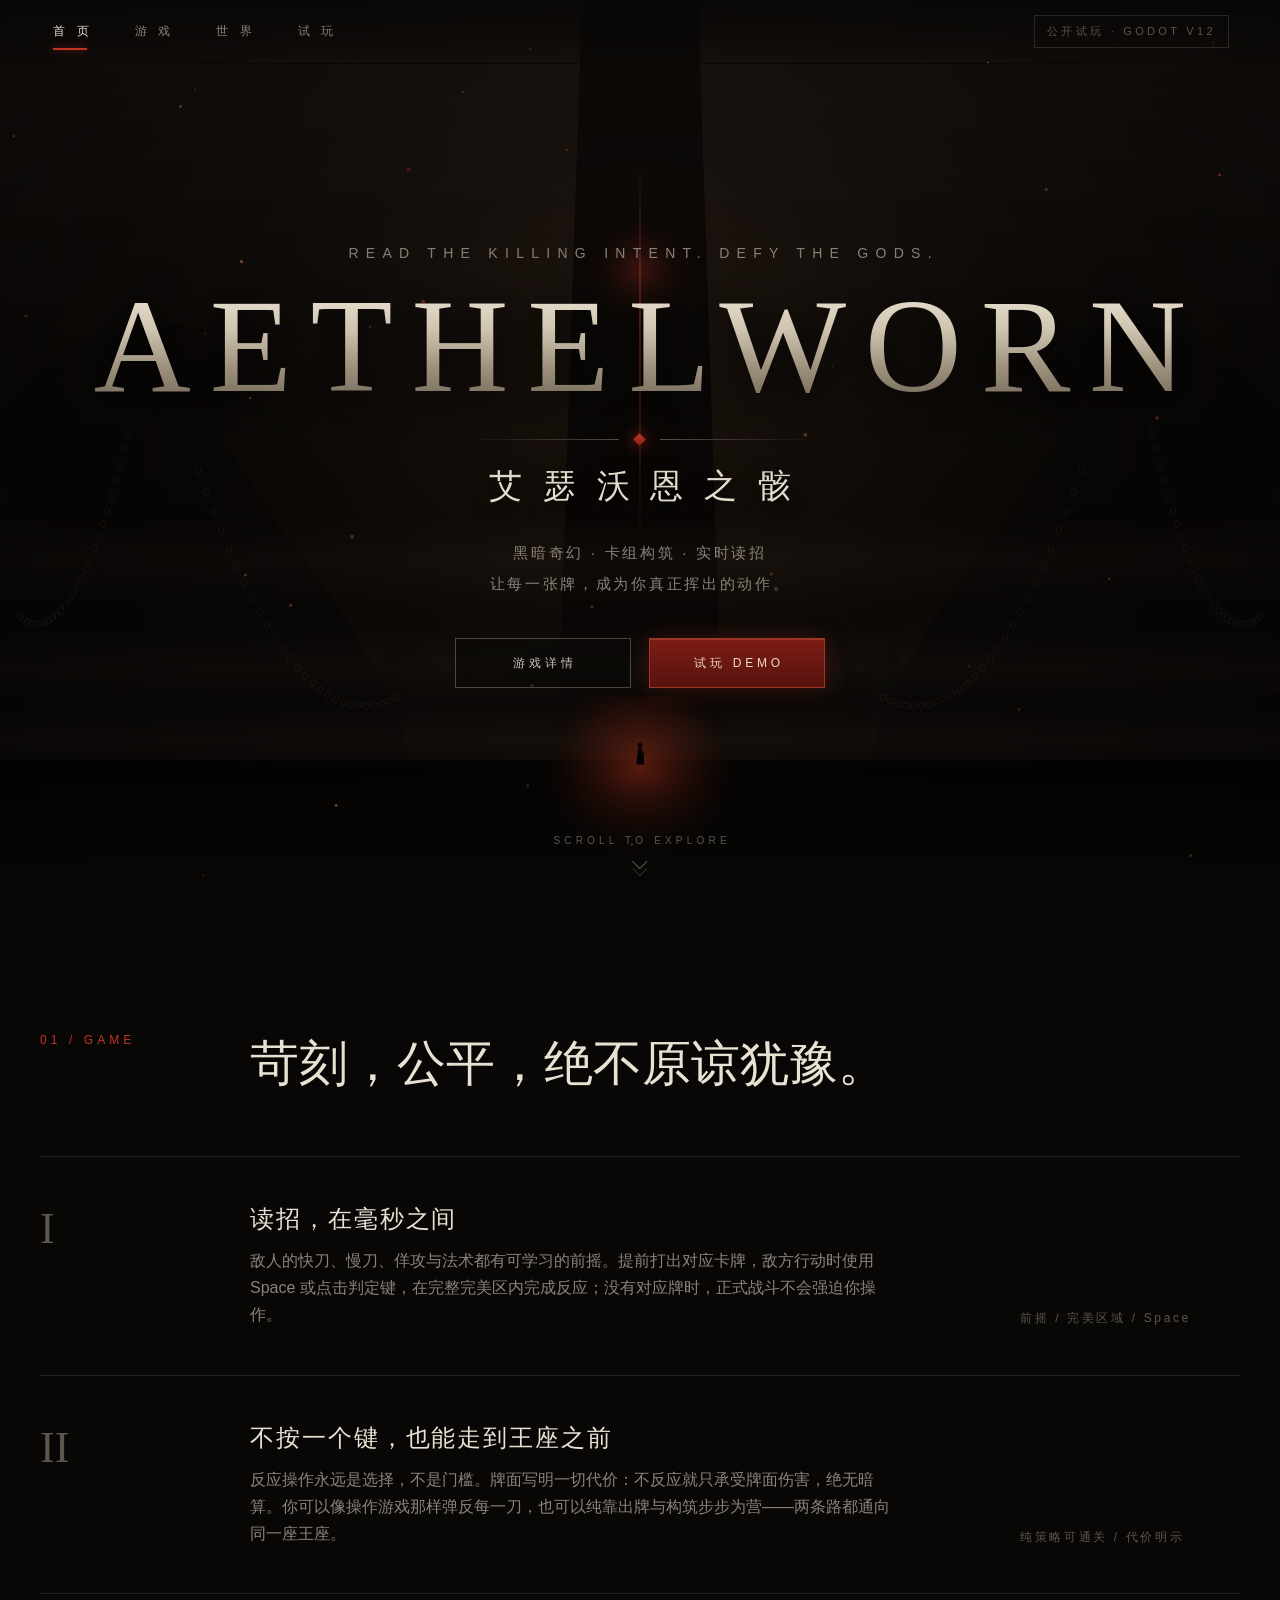
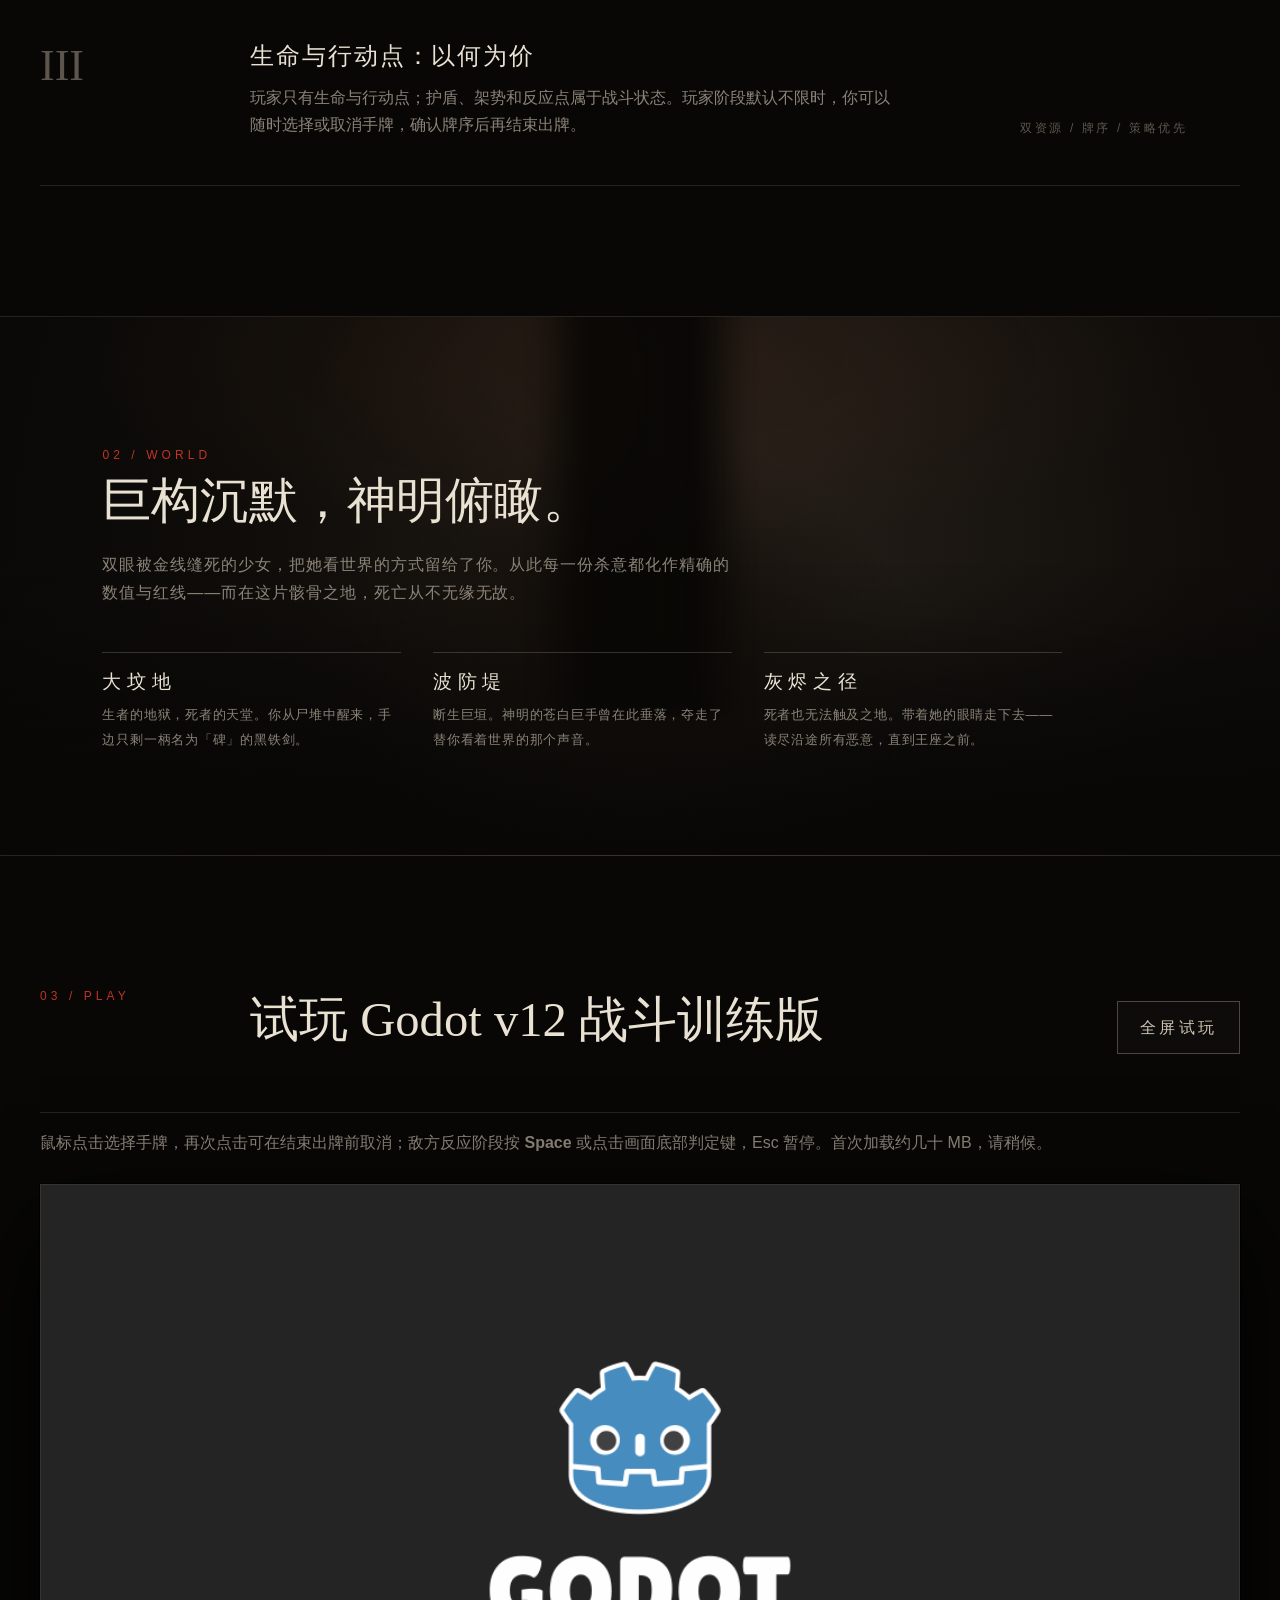
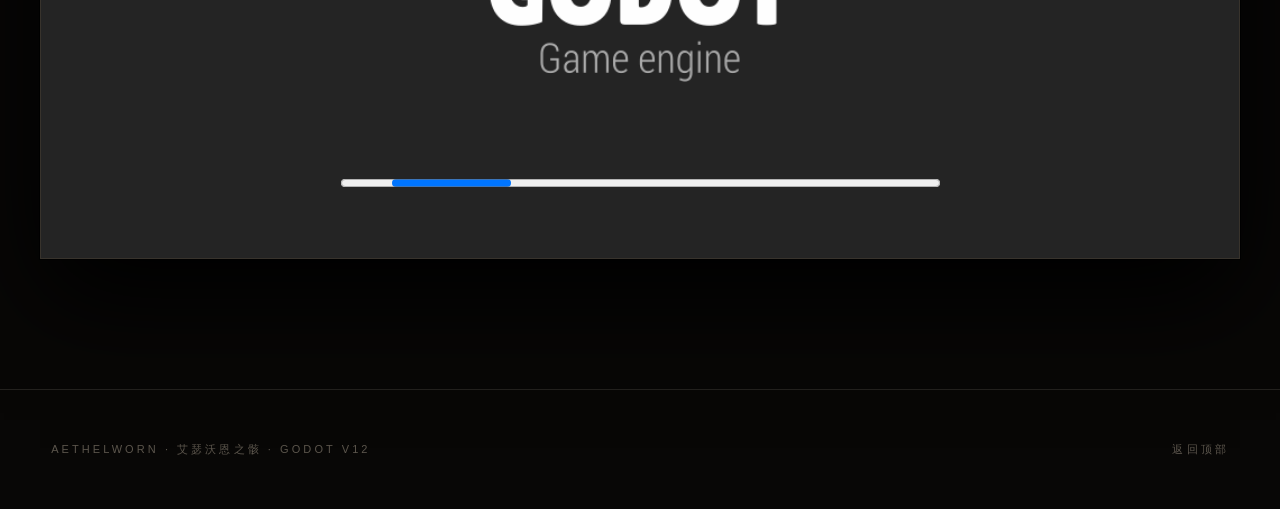
==== commit 48814982: "fix: restore official site and embed Godot v12" ====
--- a/index.html
+++ b/index.html
@@ -1,220 +1,92 @@
-<!DOCTYPE html>
-<html lang="en">
-	<head>
-		<meta charset="utf-8">
-		<meta name="viewport" content="width=device-width, user-scalable=no, initial-scale=1.0">
-		<title>DARKNIGHT Godot Mainline</title>
-		<style>
-html, body, #canvas {
-	margin: 0;
-	padding: 0;
-	border: 0;
-}
+<!doctype html>
+<html lang="zh-CN">
+<head>
+  <meta charset="utf-8">
+  <meta name="viewport" content="width=device-width,initial-scale=1">
+  <meta name="description" content="《艾瑟沃恩之骸 Aethelworn》黑暗奇幻卡组构筑动作游戏——读尽杀意，逆神而行。序章公开试玩中。">
+  <link rel="icon" href="data:,">
+  <title>艾瑟沃恩之骸 Aethelworn</title>
+  <link rel="stylesheet" href="site.css">
+</head>
+<body>
+  <header class="site-header" aria-label="主导航">
+    <nav class="primary-nav">
+      <a href="#hero" class="active">首 页</a>
+      <a href="#game-details">游 戏</a>
+      <a href="#world">世 界</a>
+      <a href="#play-demo">试 玩</a>
+    </nav>
+    <span class="trial-tag">公开试玩 · GODOT V12</span>
+  </header>
 
-body {
-	color: white;
-	background-color: black;
-	overflow: hidden;
-	touch-action: none;
-}
+  <main>
+    <section id="hero" class="hero" data-asset-key="[WEB_HERO_WALLPAPER]">
+      <canvas id="heroScene" aria-hidden="true"></canvas>
+      <canvas id="heroEmbers" aria-hidden="true"></canvas>
+      <div class="hero-copy">
+        <p class="tagline">Read the Killing Intent. Defy the Gods.</p>
+        <h1 class="title-en">Aethelworn</h1>
+        <div class="rune-divider" aria-hidden="true"><span></span><i></i><span></span></div>
+        <p class="title-zh">艾瑟沃恩之骸</p>
+        <p class="subtitle">黑暗奇幻 · 卡组构筑 · 实时读招<br>让每一张牌，成为你真正挥出的动作。</p>
+        <div class="hero-actions">
+          <a class="button secondary" href="#game-details">游戏详情</a>
+          <a class="button primary" href="#play-demo">试玩 DEMO</a>
+        </div>
+      </div>
+      <a class="scroll-cue" href="#game-details">Scroll to Explore<span class="chevrons" aria-hidden="true"><i></i><i></i></span></a>
+    </section>
 
-#canvas {
-	display: block;
-}
+    <section id="game-details" class="details section-shell reveal">
+      <header class="section-heading">
+        <span>01 / GAME</span>
+        <h2>苛刻，公平，绝不原谅犹豫。</h2>
+      </header>
+      <article class="feature-row">
+        <div class="feature-index">I</div>
+        <div><h3>读招，在毫秒之间</h3><p>敌人的快刀、慢刀、佯攻与法术都有可学习的前摇。提前打出对应卡牌，敌方行动时使用 Space 或点击判定键，在完整完美区内完成反应；没有对应牌时，正式战斗不会强迫你操作。</p></div>
+        <div class="feature-meta">前摇 / 完美区域 / Space</div>
+      </article>
+      <article class="feature-row">
+        <div class="feature-index">II</div>
+        <div><h3>不按一个键，也能走到王座之前</h3><p>反应操作永远是选择，不是门槛。牌面写明一切代价：不反应就只承受牌面伤害，绝无暗算。你可以像操作游戏那样弹反每一刀，也可以纯靠出牌与构筑步步为营——两条路都通向同一座王座。</p></div>
+        <div class="feature-meta">纯策略可通关 / 代价明示</div>
+      </article>
+      <article class="feature-row">
+        <div class="feature-index">III</div>
+        <div><h3>生命与行动点：以何为价</h3><p>玩家只有生命与行动点；护盾、架势和反应点属于战斗状态。玩家阶段默认不限时，你可以随时选择或取消手牌，确认牌序后再结束出牌。</p></div>
+        <div class="feature-meta">双资源 / 牌序 / 策略优先</div>
+      </article>
+    </section>
 
-#canvas:focus {
-	outline: none;
-}
+    <section id="world" class="world-band reveal" data-asset-key="[WEB_WORLD_BANNER]">
+      <div>
+        <span>02 / WORLD</span>
+        <h2>巨构沉默，神明俯瞰。</h2>
+        <p>双眼被金线缝死的少女，把她看世界的方式留给了你。从此每一份杀意都化作精确的数值与红线——而在这片骸骨之地，死亡从不无缘无故。</p>
+        <div class="world-stones">
+          <article><h3>大坟地</h3><p>生者的地狱，死者的天堂。你从尸堆中醒来，手边只剩一柄名为「碑」的黑铁剑。</p></article>
+          <article><h3>波防堤</h3><p>断生巨垣。神明的苍白巨手曾在此垂落，夺走了替你看着世界的那个声音。</p></article>
+          <article><h3>灰烬之径</h3><p>死者也无法触及之地。带着她的眼睛走下去——读尽沿途所有恶意，直到王座之前。</p></article>
+        </div>
+      </div>
+    </section>
 
-#status, #status-splash, #status-progress {
-	position: absolute;
-	left: 0;
-	right: 0;
-}
+    <section id="play-demo" class="demo section-shell reveal">
+      <header class="section-heading demo-heading">
+        <div><span>03 / PLAY</span><h2>试玩 Godot v12 战斗训练版</h2></div>
+        <button id="fullscreenDemo" type="button">全屏试玩</button>
+      </header>
+      <p class="demo-note">鼠标点击选择手牌，再次点击可在结束出牌前取消；敌方反应阶段按 <b>Space</b> 或点击画面底部判定键，Esc 暂停。首次加载约几十 MB，请稍候。</p>
+      <div class="demo-frame-shell" id="demoShell">
+        <div id="demoLoading">正在铸造骸骨之地……（首次加载较慢）</div>
+        <iframe id="demoFrame" src="demo/godot/index.html" title="艾瑟沃恩之骸公开试玩"
+          sandbox="allow-scripts allow-same-origin" allow="fullscreen"></iframe>
+      </div>
+    </section>
+  </main>
 
-#status, #status-splash {
-	top: 0;
-	bottom: 0;
-}
-
-#status {
-	background-color: #242424;
-	display: flex;
-	flex-direction: column;
-	justify-content: center;
-	align-items: center;
-	visibility: hidden;
-}
-
-#status-splash {
-	max-height: 100%;
-	max-width: 100%;
-	margin: auto;
-}
-
-#status-splash.show-image--false {
-	display: none;
-}
-
-#status-splash.fullsize--true {
-	height: 100%;
-	width: 100%;
-	object-fit: contain;
-}
-
-#status-splash.use-filter--false {
-	image-rendering: pixelated;
-}
-
-#status-progress, #status-notice {
-	display: none;
-}
-
-#status-progress {
-	bottom: 10%;
-	width: 50%;
-	margin: 0 auto;
-}
-
-#status-notice {
-	background-color: #5b3943;
-	border-radius: 0.5rem;
-	border: 1px solid #9b3943;
-	color: #e0e0e0;
-	font-family: 'Noto Sans', 'Droid Sans', Arial, sans-serif;
-	line-height: 1.3;
-	margin: 0 2rem;
-	overflow: hidden;
-	padding: 1rem;
-	text-align: center;
-	z-index: 1;
-}
-		</style>
-		<link id="-gd-engine-icon" rel="icon" type="image/png" href="index.icon.png" />
-<link rel="apple-touch-icon" href="index.apple-touch-icon.png"/>
-
-	</head>
-	<body>
-		<canvas id="canvas">
-			Your browser does not support the canvas tag.
-		</canvas>
-
-		<noscript>
-			Your browser does not support JavaScript.
-		</noscript>
-
-		<div id="status">
-			<img id="status-splash" class="show-image--true fullsize--true use-filter--true" src="index.png" alt="">
-			<progress id="status-progress"></progress>
-			<div id="status-notice"></div>
-		</div>
-
-		<script src="index.js"></script>
-		<script>
-const GODOT_CONFIG = {"args":[],"canvasResizePolicy":2,"emscriptenPoolSize":8,"ensureCrossOriginIsolationHeaders":true,"executable":"index","experimentalVK":false,"fileSizes":{"index.pck":1768824,"index.wasm":37700666},"focusCanvas":true,"gdextensionLibs":[],"godotPoolSize":4};
-const GODOT_THREADS_ENABLED = false;
-const engine = new Engine(GODOT_CONFIG);
-
-(function () {
-	const statusOverlay = document.getElementById('status');
-	const statusProgress = document.getElementById('status-progress');
-	const statusNotice = document.getElementById('status-notice');
-
-	let initializing = true;
-	let statusMode = '';
-
-	function setStatusMode(mode) {
-		if (statusMode === mode || !initializing) {
-			return;
-		}
-		if (mode === 'hidden') {
-			statusOverlay.remove();
-			initializing = false;
-			return;
-		}
-		statusOverlay.style.visibility = 'visible';
-		statusProgress.style.display = mode === 'progress' ? 'block' : 'none';
-		statusNotice.style.display = mode === 'notice' ? 'block' : 'none';
-		statusMode = mode;
-	}
-
-	function setStatusNotice(text) {
-		while (statusNotice.lastChild) {
-			statusNotice.removeChild(statusNotice.lastChild);
-		}
-		const lines = text.split('\n');
-		lines.forEach((line) => {
-			statusNotice.appendChild(document.createTextNode(line));
-			statusNotice.appendChild(document.createElement('br'));
-		});
-	}
-
-	function displayFailureNotice(err) {
-		console.error(err);
-		if (err instanceof Error) {
-			setStatusNotice(err.message);
-		} else if (typeof err === 'string') {
-			setStatusNotice(err);
-		} else {
-			setStatusNotice('An unknown error occurred.');
-		}
-		setStatusMode('notice');
-		initializing = false;
-	}
-
-	const missing = Engine.getMissingFeatures({
-		threads: GODOT_THREADS_ENABLED,
-	});
-
-	if (missing.length !== 0) {
-		if (GODOT_CONFIG['serviceWorker'] && GODOT_CONFIG['ensureCrossOriginIsolationHeaders'] && 'serviceWorker' in navigator) {
-			let serviceWorkerRegistrationPromise;
-			try {
-				serviceWorkerRegistrationPromise = navigator.serviceWorker.getRegistration();
-			} catch (err) {
-				serviceWorkerRegistrationPromise = Promise.reject(new Error('Service worker registration failed.'));
-			}
-			// There's a chance that installing the service worker would fix the issue
-			Promise.race([
-				serviceWorkerRegistrationPromise.then((registration) => {
-					if (registration != null) {
-						return Promise.reject(new Error('Service worker already exists.'));
-					}
-					return registration;
-				}).then(() => engine.installServiceWorker()),
-				// For some reason, `getRegistration()` can stall
-				new Promise((resolve) => {
-					setTimeout(() => resolve(), 2000);
-				}),
-			]).then(() => {
-				// Reload if there was no error.
-				window.location.reload();
-			}).catch((err) => {
-				console.error('Error while registering service worker:', err);
-			});
-		} else {
-			// Display the message as usual
-			const missingMsg = 'Error\nThe following features required to run Godot projects on the Web are missing:\n';
-			displayFailureNotice(missingMsg + missing.join('\n'));
-		}
-	} else {
-		setStatusMode('progress');
-		engine.startGame({
-			'onProgress': function (current, total) {
-				if (current > 0 && total > 0) {
-					statusProgress.value = current;
-					statusProgress.max = total;
-				} else {
-					statusProgress.removeAttribute('value');
-					statusProgress.removeAttribute('max');
-				}
-			},
-		}).then(() => {
-			setStatusMode('hidden');
-		}, displayFailureNotice);
-	}
-}());
-		</script>
-	</body>
+  <footer><span>AETHELWORN · 艾瑟沃恩之骸 · GODOT V12</span><a href="#hero">返回顶部</a></footer>
+  <script src="site.js"></script>
+</body>
 </html>
-
--- a/site.css
+++ b/site.css
@@ -0,0 +1,122 @@
+/* 艾瑟沃恩之骸 Aethelworn —— 石碑雕文暗黑主题
+   配色：焦黑褐地 / 石骨白雕文 / 血红点睛（参考巨构废墟关键图） */
+:root{
+  --abyss:#080706;--coal:#0e0c0a;--iron:#1a1613;
+  --stone:#cdc4b4;--stone-bright:#e9e2d3;--dim:#8b8378;--faint:#5c564d;
+  --blood:#8e1f16;--blood-hot:#c03325;--ember:#b0512a;
+  --line:rgba(205,196,180,.14);
+  --serif:Georgia,"Times New Roman","Noto Serif SC","Source Han Serif SC","STSong","SimSun",serif;
+  --ui:"Noto Sans SC","Microsoft YaHei UI",sans-serif;
+}
+*{box-sizing:border-box}
+html{scroll-behavior:smooth;background:var(--abyss)}
+body{margin:0;color:var(--stone);background:var(--abyss);font-family:var(--ui);line-height:1.7}
+a{color:inherit;text-decoration:none}button{font:inherit}
+::selection{background:#5c1810;color:var(--stone-bright)}
+
+/* ---- 顶栏：细字距导航 + 活动项血红下划线 ---- */
+.site-header{position:fixed;z-index:20;top:0;left:0;right:0;height:64px;display:flex;align-items:center;justify-content:space-between;padding:0 4vw;background:linear-gradient(rgba(8,7,6,.88),rgba(8,7,6,.42) 70%,transparent);transition:background .3s,border-color .3s;border-bottom:1px solid transparent}
+.site-header.scrolled{background:rgba(8,7,6,.94);border-bottom-color:var(--line)}
+.primary-nav{display:flex;gap:38px;font-size:12px;letter-spacing:.34em;color:var(--dim)}
+.primary-nav a{position:relative;padding:6px 2px;transition:color .2s}
+.primary-nav a:hover{color:var(--stone-bright)}
+.primary-nav a.active{color:var(--stone-bright)}
+.primary-nav a.active::after{content:"";position:absolute;left:2px;right:8px;bottom:-2px;height:2px;background:var(--blood-hot);box-shadow:0 0 8px rgba(192,51,37,.7)}
+.trial-tag{color:var(--faint);font-size:11px;letter-spacing:.3em;border:1px solid rgba(205,196,180,.16);padding:6px 12px}
+
+/* ---- 主视觉：Canvas 场景 + 居中雕文标题 ---- */
+.hero{position:relative;min-height:100vh;display:flex;flex-direction:column;align-items:center;justify-content:center;text-align:center;padding:120px 24px 90px;overflow:hidden;background:var(--abyss)}
+#heroScene,#heroEmbers{position:absolute;inset:0;width:100%;height:100%;display:block}
+#heroEmbers{mix-blend-mode:screen}
+.hero-copy{position:relative;z-index:2;display:flex;flex-direction:column;align-items:center}
+.tagline{margin:0 0 10px;color:var(--dim);font-size:clamp(11px,1.1vw,14px);letter-spacing:.52em;text-transform:uppercase;text-indent:.52em}
+.title-en{margin:0;font-family:var(--serif);font-weight:500;font-size:clamp(58px,10.5vw,168px);line-height:1.04;letter-spacing:.14em;text-transform:uppercase;text-indent:.14em;text-wrap:balance;
+  background:linear-gradient(180deg,#efe8d9 4%,#cfc5b1 38%,#9d917d 66%,#6c6153 96%);
+  -webkit-background-clip:text;background-clip:text;color:transparent;
+  filter:drop-shadow(0 6px 18px rgba(0,0,0,.85)) drop-shadow(0 22px 55px rgba(0,0,0,.6))}
+.rune-divider{display:flex;align-items:center;gap:16px;margin:20px 0 14px}
+.rune-divider span{width:min(150px,18vw);height:1px;background:linear-gradient(90deg,transparent,rgba(205,196,180,.4));display:block}
+.rune-divider span:last-child{transform:scaleX(-1)}
+.rune-divider i{width:9px;height:9px;background:linear-gradient(135deg,var(--blood-hot),var(--blood));transform:rotate(45deg);box-shadow:0 0 14px rgba(192,51,37,.85),0 0 40px rgba(142,31,22,.5)}
+.title-zh{margin:0;font-family:var(--serif);font-size:clamp(21px,2.6vw,34px);letter-spacing:.62em;text-indent:.62em;color:var(--stone-bright);text-shadow:0 4px 18px #000}
+.subtitle{margin:22px 0 0;color:var(--dim);font-size:clamp(13px,1.2vw,15px);letter-spacing:.18em;line-height:2.1}
+.hero-actions{display:flex;gap:18px;margin-top:38px}
+.button{min-width:176px;padding:14px 26px;text-align:center;font-size:12px;letter-spacing:.32em;text-indent:.32em;text-transform:uppercase;color:var(--stone);transition:border-color .2s,background .2s,box-shadow .2s,color .2s}
+.button.secondary{border:1px solid #4c463e;background:rgba(10,9,8,.62)}
+.button.secondary:hover{border-color:var(--stone);color:var(--stone-bright);background:rgba(26,22,19,.85)}
+.button.primary{border:1px solid #a2352a;background:linear-gradient(180deg,#7c1d15,#57130e);color:#f2d9cd;box-shadow:inset 0 1px 0 rgba(255,140,110,.22),0 0 22px rgba(142,31,22,.35)}
+.button.primary:hover{background:linear-gradient(180deg,#96261b,#6b1811);box-shadow:inset 0 1px 0 rgba(255,140,110,.3),0 0 34px rgba(192,51,37,.5)}
+.scroll-cue{position:absolute;z-index:2;bottom:26px;left:50%;transform:translateX(-50%);display:flex;flex-direction:column;align-items:center;gap:7px;color:var(--faint);font-size:10px;letter-spacing:.42em;text-indent:.42em;text-transform:uppercase}
+.scroll-cue:hover{color:var(--dim)}
+.chevrons{display:flex;flex-direction:column;gap:3px;animation:cueBob 2.2s ease-in-out infinite}
+.chevrons i{width:11px;height:11px;border-right:1px solid currentColor;border-bottom:1px solid currentColor;transform:rotate(45deg)}
+.chevrons i:last-child{opacity:.45;margin-top:-7px}
+@keyframes cueBob{0%,100%{transform:translateY(0)}50%{transform:translateY(6px)}}
+
+/* ---- 章节骨架 ---- */
+.section-shell{width:min(1260px,calc(100vw - 80px));margin:0 auto;padding:130px 0}
+.section-heading{display:grid;grid-template-columns:170px 1fr;gap:40px;padding-bottom:58px;border-bottom:1px solid var(--line)}
+.section-heading span,.world-band span{color:var(--blood-hot);font-size:12px;letter-spacing:.34em}
+.section-heading h2,.world-band h2{max-width:870px;margin:0;font:500 clamp(30px,3.8vw,58px)/1.4 var(--serif);color:var(--stone-bright);text-wrap:balance}
+.feature-row{display:grid;grid-template-columns:170px 1fr 220px;gap:40px;padding:46px 0;border-bottom:1px solid var(--line)}
+.feature-index{font:44px var(--serif);color:var(--faint)}
+.feature-row h3{margin:0 0 12px;font:500 24px var(--serif);color:var(--stone-bright);letter-spacing:.08em}
+.feature-row p{max-width:640px;margin:0;color:var(--dim)}
+.feature-meta{align-self:end;color:var(--faint);font-size:12px;letter-spacing:.22em}
+
+/* ---- 世界带：雾中巨构横幅 ---- */
+.world-band{position:relative;min-height:60vh;display:flex;align-items:flex-end;padding:8vw;border-block:1px solid var(--line);overflow:hidden;
+  background:
+    radial-gradient(ellipse 62% 50% at 50% 8%,rgba(150,80,45,.10),transparent 70%),
+    radial-gradient(ellipse 30% 62% at 50% 66%,rgba(20,15,11,.92) 30%,transparent 72%),
+    linear-gradient(0deg,var(--abyss) 0,transparent 55%),
+    radial-gradient(circle at 58% 42%,#251f19,#100d0a 58%,#090807)}
+.world-band::before{content:"";position:absolute;left:50%;top:-12%;width:17%;height:86%;transform:translateX(-50%);filter:blur(6px);background:linear-gradient(90deg,transparent,rgba(9,7,5,.9) 24%,rgba(9,7,5,.95) 76%,transparent)}
+.world-band::after{content:"";position:absolute;inset:0;background:linear-gradient(180deg,transparent 55%,rgba(8,7,6,.9));pointer-events:none}
+.world-band>div{position:relative;z-index:1;max-width:960px}
+.world-band p{color:var(--dim);letter-spacing:.06em;max-width:640px}
+.world-stones{display:grid;grid-template-columns:repeat(3,1fr);gap:32px;margin-top:46px}
+.world-stones article{border-top:1px solid rgba(205,196,180,.22);padding-top:16px}
+.world-stones h3{margin:0 0 8px;font:500 19px var(--serif);color:var(--stone-bright);letter-spacing:.3em}
+.world-stones p{margin:0;font-size:13px;line-height:1.9;color:var(--dim)}
+
+/* ---- 试玩区 ---- */
+.demo-heading{grid-template-columns:1fr auto;align-items:end}
+.demo-heading>div{display:grid;grid-template-columns:170px 1fr;gap:40px}
+#fullscreenDemo{padding:12px 22px;border:1px solid #4c463e;background:var(--coal);color:var(--stone);letter-spacing:.2em;cursor:pointer;transition:border-color .2s,background .2s}
+#fullscreenDemo:hover{border-color:var(--stone);background:var(--iron)}
+.demo-note{color:var(--dim)}
+.demo-frame-shell{position:relative;margin-top:28px;aspect-ratio:16/9;border:1px solid #38332c;background:#040303;box-shadow:0 0 0 1px rgba(0,0,0,.9),0 40px 100px #000;overflow:hidden}
+.demo-frame-shell iframe{width:100%;height:100%;border:0;display:block}
+.demo-frame-shell:fullscreen{width:100vw;height:100vh;aspect-ratio:auto}
+.demo-frame-shell:fullscreen iframe{height:100vh}
+#demoLoading{position:absolute;inset:0;display:grid;place-items:center;color:var(--dim);letter-spacing:.24em;background:var(--abyss)}
+.loaded #demoLoading{display:none}
+
+footer{min-height:120px;display:flex;align-items:center;justify-content:space-between;padding:0 4vw;border-top:1px solid var(--line);color:var(--faint);font-size:11px;letter-spacing:.28em}
+footer a:hover{color:var(--dim)}
+
+/* ---- 滚动浮现 ---- */
+.reveal{opacity:0;transform:translateY(26px);transition:opacity .8s ease,transform .8s ease}
+.reveal.in{opacity:1;transform:none}
+
+/* ---- 键盘焦点 ---- */
+a:focus-visible,button:focus-visible{outline:2px solid var(--blood-hot);outline-offset:3px}
+
+@media(max-width:800px){
+  .site-header{padding:0 16px}.primary-nav{gap:20px;letter-spacing:.2em}.trial-tag{display:none}
+  .hero{padding:110px 18px 80px}
+  .title-en{font-size:clamp(44px,13vw,72px)}
+  .title-zh{letter-spacing:.4em;text-indent:.4em}
+  .hero-actions{flex-direction:column;width:220px}
+  .section-shell{width:calc(100vw - 36px);padding:84px 0}
+  .section-heading,.feature-row,.demo-heading,.demo-heading>div{grid-template-columns:1fr}
+  .feature-row{gap:15px}.feature-meta{align-self:auto}
+  .world-stones{grid-template-columns:1fr;gap:22px}
+  .demo-heading button{justify-self:start}
+}
+@media(prefers-reduced-motion:reduce){
+  html{scroll-behavior:auto}
+  *{animation:none!important;transition:none!important}
+  .reveal{opacity:1;transform:none}
+}
